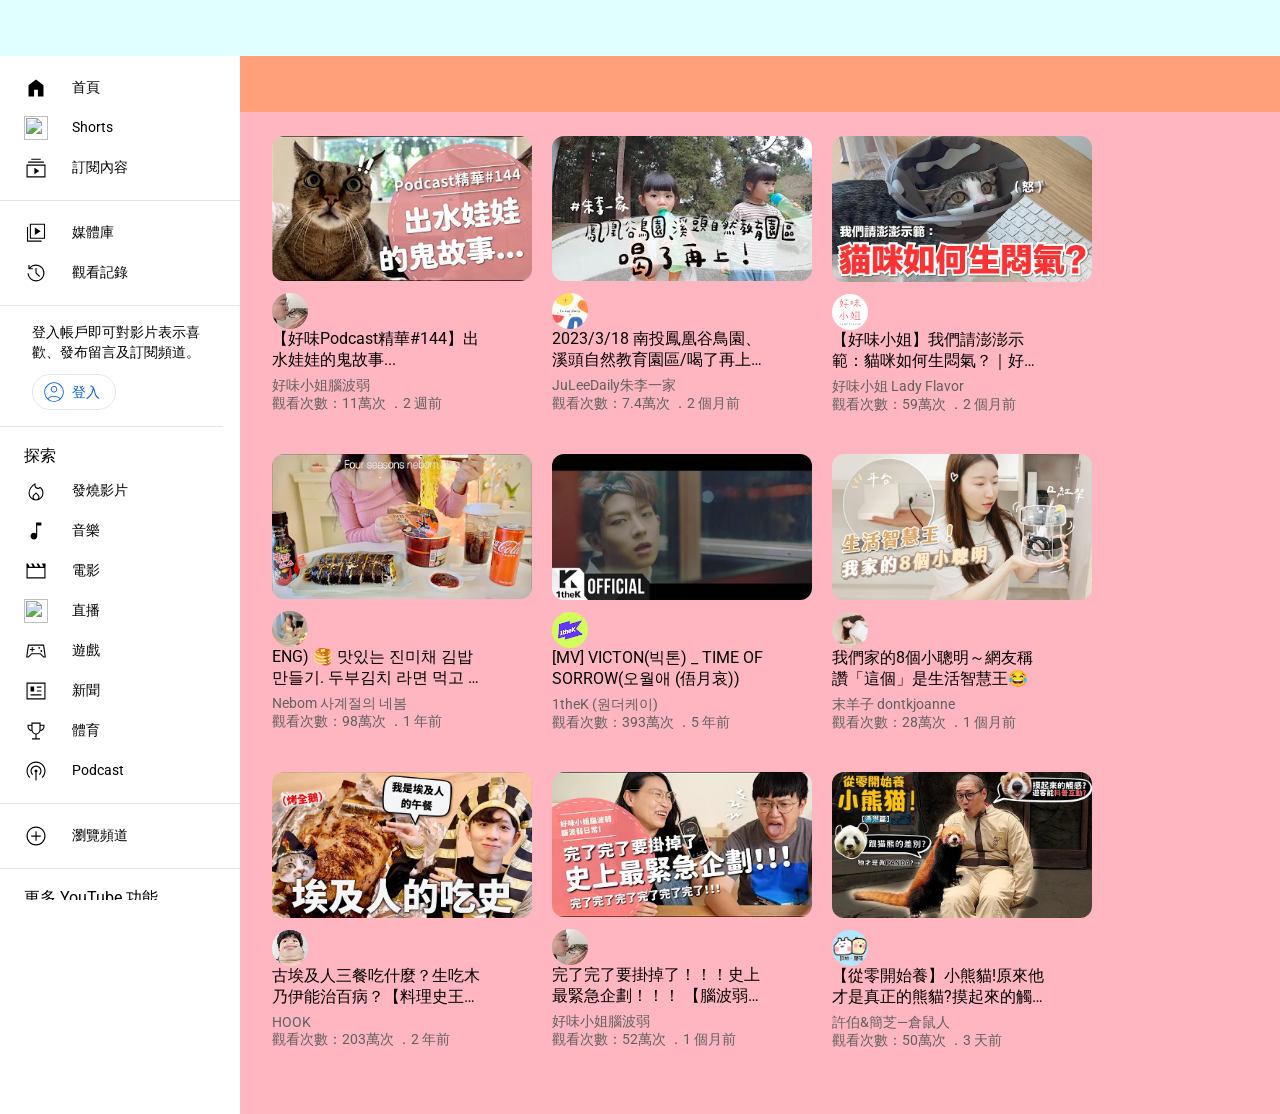
==== index.html @ a3462a3e "add sidebar footer & copyright" ====
<!DOCTYPE html>
<html lang="en">
<head>
  <meta charset="UTF-8">
  <meta name="viewport" content="width=device-width, initial-scale=1.0">
  <title>Document</title>
  <link rel="stylesheet" href="./youtube-style.css">
  <link href="https://fonts.googleapis.com/css2?family=Roboto:ital,wght@0,100;0,300;0,400;0,500;0,700;0,900;1,100;1,300;1,400;1,500;1,700;1,900&display=swap" rel="stylesheet">
  
</head>
<body>
  <div id="header"></div>
  <div id="sidebar">
    <ul>
      <li title="首頁" >
        <img src="./icon/home.svg">
        <span>首頁</span>
      </li>
      <li title="Shorts">
        <img src="">
        <span>Shorts</span>
      </li>
      <li title="訂閱內容">
        <img src="./icon/subscriptions.svg">
        <span>訂閱內容</span>
      </li>
    </ul>
    <ul>
      <li title="媒體庫">
        <img src="./icon/video_library.svg">
        <span>媒體庫</span>
      </li>
      <li title="觀看記錄">
        <img src="./icon/history.svg">
        <span>觀看記錄</span>
      </li>
    </ul>
    <div id="logingBox">
      <div id="logingText">
        登入帳戶即可對影片表示喜歡、發布留言及訂閱頻道。
      </div>
      <div class="logingButton">
        <img src="./icon/account_circle.svg">
        <div>登入</div>
      </div>
    </div>
    <ul>
      <div class="sidebarTitle">探索</div>
      <li title="發燒影片">
        <img src="./icon/local_fire_department.svg">
        <span>發燒影片</span>
      </li>
      <li title="音樂">
        <img src="./icon/music_note.svg">
        <span>音樂</span>
      </li>
      <li title="電影">
        <img src="./icon/movie.svg">
        <span>電影</span>
      </li>
      <li title="直播">
        <img src="">
        <span>直播</span>
      </li>
      <li title="遊戲">
        <img src="./icon/game.svg">
        <span>遊戲</span>
      </li>
      <li title="新聞">
        <img src="./icon/newsmode.svg">
        <span>新聞</span>
      </li>
      <li title="體育">
        <img src="./icon/sports.svg">
        <span>體育</span>
      </li>
      <li title="Podcast">
        <img src="./icon/podcasts.svg">
        <span>Podcast</span>
      </li>
    </ul>
    <ul>
      <li title="瀏覽頻道">
        <img src="./icon/add.svg">
        <span>瀏覽頻道</span>
      </li>
    </ul>
    <ul>
      <div class="sidebarTitle">更多 YouTube 功能</div>
      <li title="YouTube Premium">
        <img src="">
        <span>YouTube Premium</span>
      </li>
      <li title="YouTube Music">
        <img src="">
        <span>YouTube Music</span>
      </li>
      <li title="YouTube Kids">
        <img src="">
        <span>YouTube Kids</span>
      </li>
    </ul>
    <ul>
      <li title="設定">
        <img src="./icon/settings.svg">
        <span>設定</span>
      </li>
      <li title="檢舉記錄">
        <img src="./icon/flag.svg">
        <span>檢舉記錄</span>
      </li>
      <li title="說明">
        <img src="./icon/help.svg">
        <span>說明</span>
      </li>
      <li title="提供意見">
        <img src="./icon/feedback.svg">
        <span>提供意見</span>
      </li>
    </ul>
    <div >
      <div id="footer1">
        <span>簡介</span>
        <span>媒體</span>
        <span>版權</span>
        <span>與我們聯絡</span>
        <br>
        <span>創作者</span>
        <span>廣告</span>
        <span>開發人員</span>
      </div>
      <div id="footer2">
        <span>條款</span>
        <span>隱私權</span>
        <span>政策與安全性</span>
        <span>YouTube 運作方式</span>
        <span>測試新功能</span>
      </div>
      <div id="copyright">
        © 2023 Google LLC
      </div>
    </div>



  </div>

  <div id="label"></div>
  <!-- <iframe src="./youtube-contents.html" frameborder="0" name="youtubeContents"></iframe> -->

  <div id="contents">
    <div class="content">
      <div class="thumbnail">
        <a href="https://www.youtube.com/watch?v=saU1Bvm4LAI">
          <img class="thumbnailImg" src="./thumbnail/water_doll.webp" 
          alt="【好味Podcast精華#144】出水娃娃的鬼故事..." 
          title="【好味Podcast精華#144】出水娃娃的鬼故事...">
        </a>
      </div>
      <div class="info">
        <div class="avatar">
          <a href="https://www.youtube.com/@ladyflavor_brain" >
            <img class="avatarImg" src="./avatar/ladyflaver_brain.jpg" alt="
            好味小姐腦波弱" title="
            好味小姐腦波弱">
          </a>
        </div>
        <div class="details">
          <a class="title" href="https://www.youtube.com/watch?v=saU1Bvm4LAI" title="【好味Podcast精華#144】出水娃娃的鬼故事...">
            <h4>
              【好味Podcast精華#144】出水娃娃的鬼故事...
            </h4>
          </a>
          <a class="youtuber" href="https://www.youtube.com/@ladyflavor_brain">
            好味小姐腦波弱
          </a>
          <div class="data">
            <span class="view">觀看次數：11萬次</span>
            <span class="uploadTime">．2 週前</span>
          </div>
        </div>
      </div>
    </div>

    <div class="content">
      <div class="thumbnail">
        <a href="https://www.youtube.com/watch?v=vLZdUn5lGks">
          <img class="thumbnailImg" src="./thumbnail/juleedaily230318.webp" 
          alt="2023/3/18 南投鳳凰谷鳥園、溪頭自然教育園區/喝了再上/朱李一家" 
          title="2023/3/18 南投鳳凰谷鳥園、溪頭自然教育園區/喝了再上/朱李一家">
        </a>
      </div>
      <div class="info">
        <div class="avatar">
          <a href="https://www.youtube.com/@juleedaily" >
            <img class="avatarImg" src="./avatar/juleedaily.jpg" alt="
            JuLeeDaily朱李一家" title="
            JuLeeDaily朱李一家">
          </a>
        </div>
        <div class="details">
          <a class="title" href="https://www.youtube.com/watch?v=vLZdUn5lGks"
          title="2023/3/18 南投鳳凰谷鳥園、溪頭自然教育園區/喝了再上/朱李一家">
            <h4>
              2023/3/18 南投鳳凰谷鳥園、溪頭自然教育園區/喝了再上/朱李一家
            </h4>
          </a>
          <a class="youtuber" href="https://www.youtube.com/@juleedaily">
            JuLeeDaily朱李一家
          </a>
          <div class="data">
            <span class="view">觀看次數：7.4萬次</span>
            <span class="uploadTime">．2 個月前</span>
          </div>
        </div>
      </div>
    </div>

    <div class="content">
      <div class="thumbnail">
        <a href="https://www.youtube.com/watch?v=5rp74wDMcic">
          <img class="thumbnailImg" src="./thumbnail/cat_angry.webp" 
          alt="【好味小姐】我們請澎澎示範：貓咪如何生悶氣？｜好味貓日常192" 
          title="【好味小姐】我們請澎澎示範：貓咪如何生悶氣？｜好味貓日常192">
        </a>
      </div>
      <div class="info">
        <div class="avatar">
          <a href="https://www.youtube.com/@LadyFlavor" >
            <img class="avatarImg" src="./avatar/ladyflaver.jpg" alt="
            好味小姐 Lady Flavor" title="
            好味小姐 Lady Flavor">
          </a>
        </div>
        <div class="details">
          <a class="title" href="https://www.youtube.com/watch?v=5rp74wDMcic"
          title="【好味小姐】我們請澎澎示範：貓咪如何生悶氣？｜好味貓日常192">
            <h4>
              【好味小姐】我們請澎澎示範：貓咪如何生悶氣？｜好味貓日常192
            </h4>
          </a>
          <a class="youtuber" href="https://www.youtube.com/@LadyFlavor">
            好味小姐 Lady Flavor
          </a>
          <div class="data">
            <span class="view">觀看次數：59萬次</span>
            <span class="uploadTime">．2 個月前</span>
          </div>
        </div>
      </div>
    </div>
    
    <div class="content">
      <div class="thumbnail">
        <a href="https://www.youtube.com/watch?v=icZB-UEq7iI">
          <img class="thumbnailImg" src="./thumbnail/nebom_vlog.webp" 
          alt="ENG) 🥞 맛있는 진미채 김밥 만들기. 두부김치 라면 먹고 컵라면 대량 언박싱. 식욕 폭주 했던 자취생 브이로그. 👚미니 겨울룩북. 스테이크 밥버거. 초코핫케이크" 
          title="ENG) 🥞 맛있는 진미채 김밥 만들기. 두부김치 라면 먹고 컵라면 대량 언박싱. 식욕 폭주 했던 자취생 브이로그. 👚미니 겨울룩북. 스테이크 밥버거. 초코핫케이크">
        </a>
      </div>
      <div class="info">
        <div class="avatar">
          <a href="https://www.youtube.com/@Nebom" >
            <img class="avatarImg" src="./avatar/Nebom.jpg" alt="
            Nebom 사계절의 네봄" title="
            Nebom 사계절의 네봄">
          </a>
        </div>
        <div class="details">
          <a class="title" href="https://www.youtube.com/watch?v=5rp74wDMcic"
          title="ENG) 🥞 맛있는 진미채 김밥 만들기. 두부김치 라면 먹고 컵라면 대량 언박싱. 식욕 폭주 했던 자취생 브이로그. 👚미니 겨울룩북. 스테이크 밥버거. 초코핫케이크">
            <h4>
              ENG) 🥞 맛있는 진미채 김밥 만들기. 두부김치 라면 먹고 컵라면 대량 언박싱. 식욕 폭주 했던 자취생 브이로그. 👚미니 겨울룩북. 스테이크 밥버거. 초코핫케이크
            </h4>
          </a>
          <a class="youtuber" href="https://www.youtube.com/@Nebom">
            Nebom 사계절의 네봄
          </a>
          <div class="data">
            <span class="view">觀看次數：98萬次</span>
            <span class="uploadTime">．1 年前</span>
          </div>
        </div>
      </div>
    </div>

    <div class="content">
      <div class="thumbnail">
        <a href="https://www.youtube.com/watch?v=VWz8DmLbhNY">
          <img class="thumbnailImg" src="./thumbnail/time_of_sorrow.webp" 
          alt="[MV] VICTON(빅톤) _ TIME OF SORROW(오월애 (俉月哀))" 
          title="[MV] VICTON(빅톤) _ TIME OF SORROW(오월애 (俉月哀))">
        </a>
      </div>
      <div class="info">
        <div class="avatar">
          <a href="https://www.youtube.com/@1theK" >
            <img class="avatarImg" src="./avatar/1thek.jpg" alt="
            1theK (원더케이)" title="
            1theK (원더케이)">
          </a>
        </div>
        <div class="details">
          <a class="title" href="https://www.youtube.com/watch?v=VWz8DmLbhNY"
          title="[MV] VICTON(빅톤) _ TIME OF SORROW(오월애 (俉月哀))">
            <h4>
              [MV] VICTON(빅톤) _ TIME OF SORROW(오월애 (俉月哀))
            </h4>
          </a>
          <a class="youtuber" href="https://www.youtube.com/@1theK">
            1theK (원더케이)
          </a>
          <div class="data">
            <span class="view">觀看次數：393萬次</span>
            <span class="uploadTime">．5 年前</span>
          </div>
        </div>
      </div>
    </div>

    <div class="content">
      <div class="thumbnail">
        <a href="https://www.youtube.com/watch?v=T31rhetQqMc&t=20s">
          <img class="thumbnailImg" src="./thumbnail/life_wise.webp" 
          alt="我們家的8個小聰明～網友稱讚「這個」是生活智慧王😂" 
          title="我們家的8個小聰明～網友稱讚「這個」是生活智慧王😂">
        </a>
      </div>
      <div class="info">
        <div class="avatar">
          <a href="https://www.youtube.com/@dontkjoanne" >
            <img class="avatarImg" src="./avatar/dontkjoanne.jpg" 
            alt="末羊子 dontkjoanne" 
            title="末羊子 dontkjoanne">
          </a>
        </div>
        <div class="details">
          <a class="title" href="https://www.youtube.com/watch?v=T31rhetQqMc&t=20s"
          title="我們家的8個小聰明～網友稱讚「這個」是生活智慧王😂">
            <h4>
              我們家的8個小聰明～網友稱讚「這個」是生活智慧王😂
            </h4>
          </a>
          <a class="youtuber" href="https://www.youtube.com/@dontkjoanne">
            末羊子 dontkjoanne
          </a>
          <div class="data">
            <span class="view">觀看次數：28萬次</span>
            <span class="uploadTime">．1 個月前</span>
          </div>
        </div>
      </div>
    </div>

    
    <div class="content">
      <div class="thumbnail">
        <a href="https://www.youtube.com/watch?v=_xx0TZngEnw">
          <img class="thumbnailImg" src="./thumbnail/Egypt_food.webp" 
          alt="古埃及人三餐吃什麼？生吃木乃伊能治百病？【料理史王#2】｜HOOK" 
          title="古埃及人三餐吃什麼？生吃木乃伊能治百病？【料理史王#2】｜HOOK">
        </a>
      </div>
      <div class="info">
        <div class="avatar">
          <a href="https://www.youtube.com/@helloiamhook" >
            <img class="avatarImg" src="./avatar/helloiamhook.jpg" alt="
            HOOK" title="
            HOOK">
          </a>
        </div>
        <div class="details">
          <a class="title" href="https://www.youtube.com/watch?v=_xx0TZngEnw"
          title="古埃及人三餐吃什麼？生吃木乃伊能治百病？【料理史王#2】｜HOOK">
            <h4>
              古埃及人三餐吃什麼？生吃木乃伊能治百病？【料理史王#2】｜HOOK
            </h4>
          </a>
          <a class="youtuber" href="https://www.youtube.com/@helloiamhook">
            HOOK
          </a>
          <div class="data">
            <span class="view">觀看次數：203萬次</span>
            <span class="uploadTime">．2 年前</span>
          </div>
        </div>
      </div>
    </div>


    <div class="content">
      <div class="thumbnail">
        <a href="https://www.youtube.com/watch?v=rKAyCZt6be4&t=494s">
          <img class="thumbnailImg" src="./thumbnail/hiccup.webp" 
          alt="完了完了要掛掉了！！！史上最緊急企劃！！！ 【腦波弱日常】EP61" 
          title="完了完了要掛掉了！！！史上最緊急企劃！！！ 【腦波弱日常】EP61">
        </a>
      </div>
      <div class="info">
        <div class="avatar">
          <a href="https://www.youtube.com/@ladyflavor_brain" >
            <img class="avatarImg" src="./avatar/ladyflaver_brain.jpg" alt="
            好味小姐腦波弱" title="
            好味小姐腦波弱">
          </a>
        </div>
        <div class="details">
          <a class="title" href="https://www.youtube.com/watch?v=rKAyCZt6be4&t=494s"
          title="完了完了要掛掉了！！！史上最緊急企劃！！！ 【腦波弱日常】EP61">
            <h4>
              完了完了要掛掉了！！！史上最緊急企劃！！！ 【腦波弱日常】EP61
            </h4>
          </a>
          <a class="youtuber" href="https://www.youtube.com/@ladyflavor_brain">
            好味小姐腦波弱
          </a>
          <div class="data">
            <span class="view">觀看次數：52萬次</span>
            <span class="uploadTime">．1 個月前</span>
          </div>
        </div>
      </div>
    </div>

    
    <div class="content">
      <div class="thumbnail">
        <a href="https://www.youtube.com/watch?v=gYCshLYFoeo">
          <img class="thumbnailImg" src="./thumbnail/red_panda.webp" 
          alt="【從零開始養】小熊貓!原來他才是真正的熊貓?摸起來的觸感居然像?跟貓熊的差別?香港台灣叫法不同?訪客也可以科普互動?香港行!【許伯簡芝】香港海洋公園!" 
          title="【從零開始養】小熊貓!原來他才是真正的熊貓?摸起來的觸感居然像?跟貓熊的差別?香港台灣叫法不同?訪客也可以科普互動?香港行!【許伯簡芝】香港海洋公園!">
        </a>
      </div>
      <div class="info">
        <div class="avatar">
          <a href="https://www.youtube.com/@g8046000" >
            <img class="avatarImg" src="./avatar/hamster_man.jpg" alt="
            許伯&簡芝—倉鼠人" title="
            許伯&簡芝—倉鼠人">
          </a>
        </div>
        <div class="details">
          <a class="title" href="https://www.youtube.com/watch?v=gYCshLYFoeo"
          title="【從零開始養】小熊貓!原來他才是真正的熊貓?摸起來的觸感居然像?跟貓熊的差別?香港台灣叫法不同?訪客也可以科普互動?香港行!【許伯簡芝】香港海洋公園!">
            <h4>
              【從零開始養】小熊貓!原來他才是真正的熊貓?摸起來的觸感居然像?跟貓熊的差別?香港台灣叫法不同?訪客也可以科普互動?香港行!【許伯簡芝】香港海洋公園!
            </h4>
          </a>
          <a class="youtuber" href="https://www.youtube.com/@g8046000">
            許伯&簡芝—倉鼠人
          </a>
          <div class="data">
            <span class="view">觀看次數：50萬次</span>
            <span class="uploadTime">．3 天前</span>
          </div>
        </div>
      </div>
    </div>



  </div>
</body>
</html>
---- youtube-style.css ----
html ,
body {
  height: 100%;
}

* {
  margin: 0;
  font-family: 'Roboto', Arial, sans-serif;
}

#header {
  width: 100%;
  height: 56px;
  background: lightcyan;
  position: fixed;
  z-index: 1;
}

#sidebar {
  /* view port height */
  height: calc(100vh - 56px);
  width: 240px;
  /* background: lightgoldenrodyellow; */
  position: fixed;
  left: 0;
  top: 56px;
  overflow-y: scroll;
}

#sidebar ul {
  padding: 12px;
  border-bottom:0.8px solid rgba(0, 0, 0, 0.1);
}


#sidebar ul li {
  width: 180px;
  height: 40px;
  list-style: none;
  padding: 0 12px;
  text-decoration-line: none;
  cursor: pointer;
}

#sidebar ul li img{
  width: 24px;
  height: 24px;
  margin-right: 20px;
  top: 8px;
  position: relative;
  
}

#sidebar ul li span{
  font-size: 14px;
  /* vertical-align: middle; */
  line-height: 20px;

}

#sidebar li:hover {
  background: #F0F0F0;
  border-radius: 10px;
}

#sidebar #logingBox {
  width: 223px;
  box-sizing: border-box;
  padding: 16px 16px 16px 32px;
  border-bottom:0.8px solid rgba(0, 0, 0, 0.1);
}

#sidebar #logingBox #logingText {
  font-size: 14px;
  height: 40px;
  line-height: 20px;
}

#sidebar .sidebarTitle {
  padding: 6px 12px 4px 12px;
  height: 22px;
  line-height: 22px;
}

#sidebar #footer1 {
  box-sizing: border-box;
  width: 223px;
  height: 52px;
  padding: 16px 8px 0 24px;
  font-size: 13px;
  color: rgb(96, 96, 96);
}

#sidebar #footer2 {
  box-sizing: border-box;
  width: 223px;
  height: 48px;
  padding: 12px 8px 0 24px;
  font-size: 13px;
  color: rgb(96, 96, 96);
}

#sidebar span {
  margin-right: 5px;
  line-height: 18px;
}

#sidebar #copyright {
  box-sizing: border-box;
  width: 223px;
  padding: 16px 8px 16px 24px;
  font-size: 12px;
  color: rgb(144, 144, 144);
  line-height: 18px;
}

.logingButton {
  box-sizing: border-box;
  width: 83.6px;
  height: 36px;
  border: 0.8px solid rgba(0, 0, 0, 0.1);
  border-radius: 18px;
  margin-top: 12px;
  overflow: hidden;
  cursor: pointer;
}

.logingButton:hover {
  background-color: #def1ff;
  border: 0.8px solid rgba(0, 0, 0, 0);
  
}

.logingButton img {
  width: 28px;
  height: 26px;
  position: relative;
  margin:4px 0 0 7px;
  transform:translateY(-40px) ;
  filter: drop-shadow(rgb(6, 95, 212) 0 40px);
}

.logingButton div{
  display: inline-block;
  font-size: 14px;
  height: 34.4px;
  line-height: 34.4px;
  vertical-align: top;
  color: rgb(6, 95, 212);
}

#label {
  height: 56px;
  width: calc(100% - 240px);
  background: lightsalmon;
  margin-left: 240px;
  position: fixed;
  top: 56px;
  z-index: 1;
}

#contents {
  box-sizing: border-box;
  width: calc(100% - 240px);
  background: lightpink;
  margin-left: 240px;
  padding: 24px 24px 24px 24px;
  position: relative;
  top: 112px;
}
#contents .content {
  box-sizing: border-box;
  width: 288px;
  max-width: calc((100% - 64px)/4 - 4px);
  min-width: 260px;
  display: inline-block;
  margin: 0 8px 40px 8px;
  vertical-align: top;
}

#contents .content .thumbnailImg {
  width: 100%;
  border-radius: 12px;
  vertical-align: middle;
}

#contents .content .info {
  width: 100%;
  margin-top: 12px;
}

#contents .content .info .avatar {
  width: 36px;
  height: 36px;
  margin-right: 12px;
  position: relative;
  display: inline-block;
  text-decoration: none;
  vertical-align: top;
  box-sizing: border-box;
}

#contents .content .info .avatar .avatarImg {
  width: 100%;
  position: relative;
  border-radius: 50%;
}

#contents .content .info .details {
  box-sizing: border-box;
  width: 236px;
  display: inline-block;
  padding-right: 24px;
}

#contents .content .info .details .title {
  max-height: 44px;
  display: -webkit-box;
  -webkit-box-orient: vertical;
  -webkit-line-clamp: 2;
  overflow: hidden;
  margin-bottom: 4px;
  text-decoration-line: none;
  color: black;
}

#contents .content .info .details .title h4 {
  font-weight: normal;
}


#contents .content .info .details .youtuber {
  font-size: 14px;
  color: rgb(96, 96, 96);
  text-decoration-line: none;
}

#contents .content .info .details .data{
  font-size: 14px;
  color: rgb(96, 96, 96);
  
}
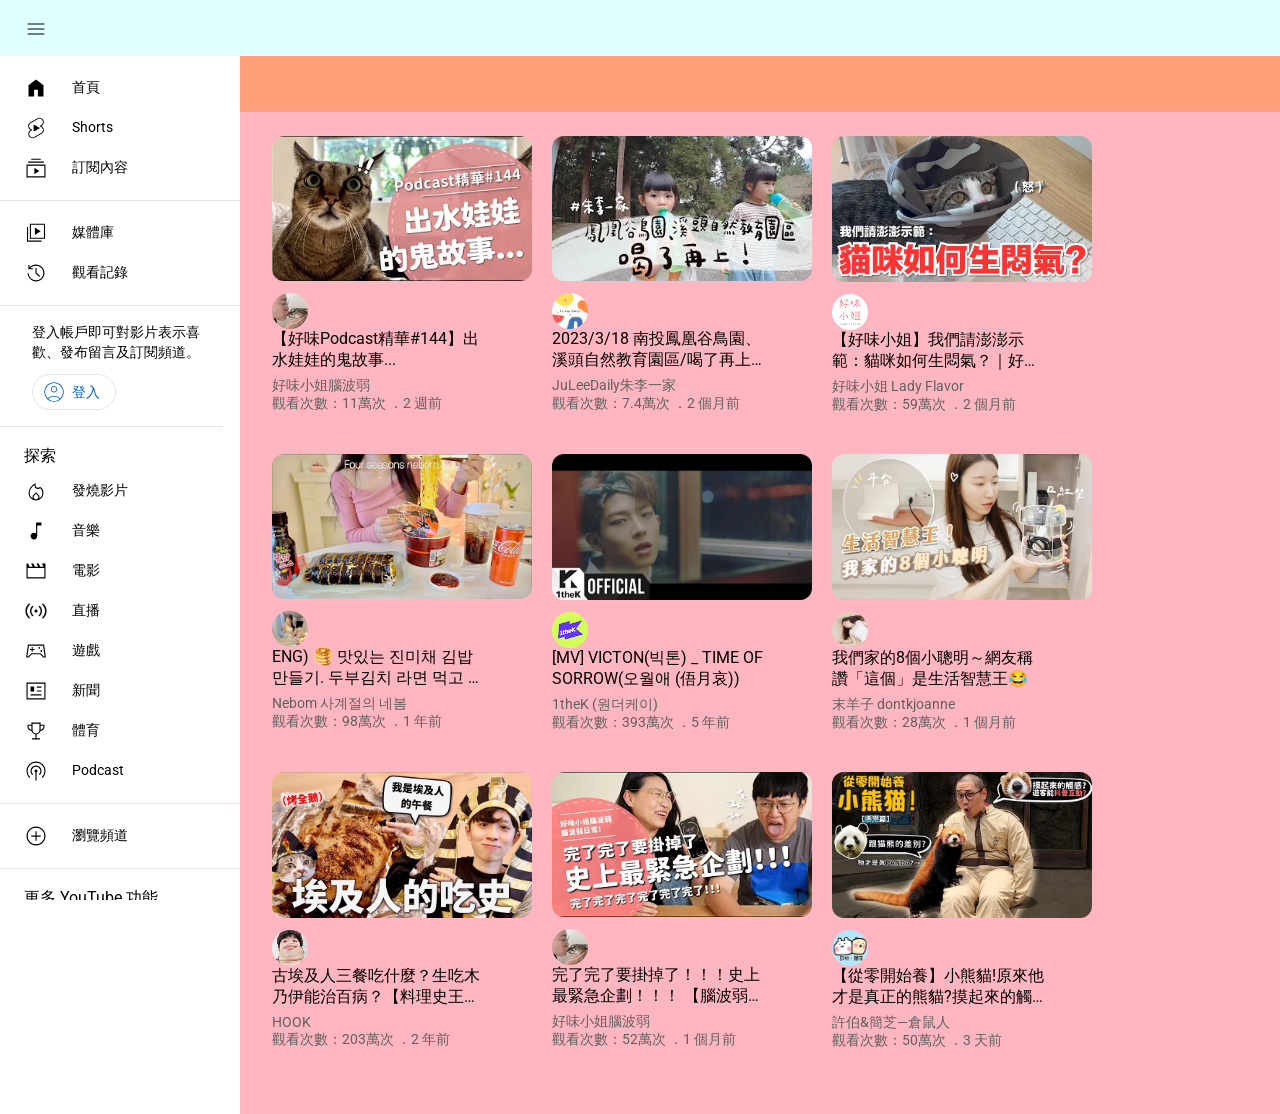
==== commit b14ce486: "add icons" ====
--- a/index.html
+++ b/index.html
@@ -9,7 +9,14 @@
   
 </head>
 <body>
-  <div id="header"></div>
+  <div id="header">
+    <div id="left">
+      <div>
+        <img src="./icon/menu.svg">
+      </div>
+    </div>
+
+  </div>
   <div id="sidebar">
     <ul>
       <li title="首頁" >
@@ -17,7 +24,7 @@
         <span>首頁</span>
       </li>
       <li title="Shorts">
-        <img src="">
+        <img src="./icon/youtube-shorts-logo3.png">
         <span>Shorts</span>
       </li>
       <li title="訂閱內容">
@@ -59,7 +66,7 @@
         <span>電影</span>
       </li>
       <li title="直播">
-        <img src="">
+        <img src="./icon/live.png">
         <span>直播</span>
       </li>
       <li title="遊戲">
@@ -88,15 +95,15 @@
     <ul>
       <div class="sidebarTitle">更多 YouTube 功能</div>
       <li title="YouTube Premium">
-        <img src="">
+        <img src="./icon/youtube-logo.png">
         <span>YouTube Premium</span>
       </li>
       <li title="YouTube Music">
-        <img src="">
+        <img src="./icon/youtube-music.png">
         <span>YouTube Music</span>
       </li>
       <li title="YouTube Kids">
-        <img src="">
+        <img src="./icon/youtube_kids.png">
         <span>YouTube Kids</span>
       </li>
     </ul>
--- a/youtube-style.css
+++ b/youtube-style.css
@@ -13,7 +13,25 @@
   height: 56px;
   background: lightcyan;
   position: fixed;
+  padding: 0 16px;
   z-index: 1;
+}
+
+#header #left {
+  width: 169px;
+  height: 56px;
+}
+
+#header #left div {
+  display: inline-block;
+  width: 24px;
+  height: 24px;
+  padding: 8px;
+  line-height: 56px;
+}
+
+#header #left div img {
+  width: 24px;
 }
 
 #sidebar {
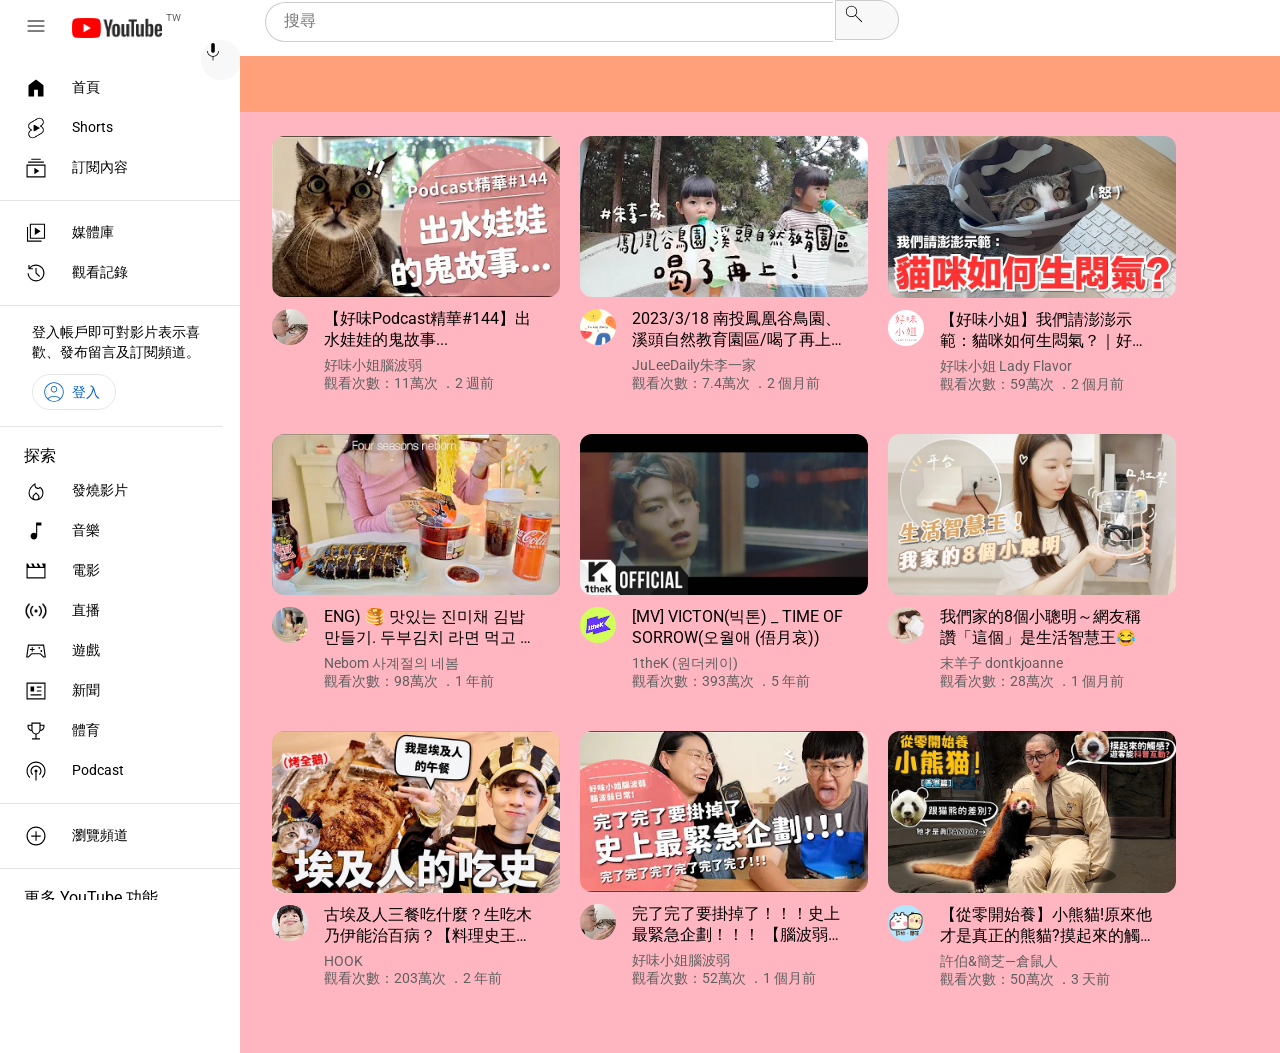
==== commit 8d8eec7e: "add search" ====
--- a/index.html
+++ b/index.html
@@ -11,12 +11,30 @@
 <body>
   <div id="header">
     <div id="left">
-      <div>
+      <div id="menu">
         <img src="./icon/menu.svg">
       </div>
-    </div>
-
+      <div id="logo">
+        <img src="./icon/YouTube_logo&text.png" alt="YouTube首頁" title="YouTube首頁">
+      </div>
+      <span>TW</span>
+    </div>
+    <div id="center">
+      <div id="search">
+        <div id="container">
+          <input type="text" placeholder="搜尋">
+        </div>
+        <div id="searchIcon">
+          <img src="./icon/search.svg">
+        </div>
+      </div>
+      <div id="voiceSearch">
+        <img src="./icon/mic.svg" alt="">
+      </div>
+    </div>
+    <div id="right"></div>
   </div>
+
   <div id="sidebar">
     <ul>
       <li title="首頁" >
--- a/youtube-style.css
+++ b/youtube-style.css
@@ -11,27 +11,142 @@
 #header {
   width: 100%;
   height: 56px;
-  background: lightcyan;
+  background: #FFF;
   position: fixed;
   padding: 0 16px;
+  margin: 0;
   z-index: 1;
+  /* line-height: 56px; */
 }
 
 #header #left {
   width: 169px;
   height: 56px;
-}
-
-#header #left div {
-  display: inline-block;
+  font-size: 0;
+  display: inline-block;
+  vertical-align: top;
+}
+
+#header #left #menu {
+  display: inline-block;
+  border-radius: 50%;
   width: 24px;
   height: 24px;
   padding: 8px;
-  line-height: 56px;
-}
-
-#header #left div img {
+  cursor: pointer;
+}
+
+#header #left #menu:hover {
+  background: #e6e6e6;
+}
+
+
+#header #left #menu img {
+  width: 100%;
+}
+
+#header #left #logo {
+  display: inline-block;
+  box-sizing: border-box;
+  width: 120px;
+  height: 56px;
+  padding: 18px 14px 18px 16px;
+}
+
+#header #left #logo img {
+  width: 90px;
+}
+
+#header #left span {
+  display: inline-block;
+  height: 44px;
+  margin: 12px 0 0 -10px;
+  font-size: 10px;
+  vertical-align: top;
+  color: rgb(96, 96, 96);
+}
+
+#header #center {
+  width: 732px;
+  height: 40px;
+  display: inline-block;
+  font-size: 0;
+}
+
+#header #center #search {
+  box-sizing: border-box;
+  width: 680px;
+  height: 40px;
+  padding: 0 4px;
+  margin-left: 40px;
+  font-size: 10px;
+}
+
+#header #center #search #container {
+  box-sizing: border-box;
+  display: inline-block;
+  width: 568px;
+  height: 40px;
+  padding: 0 4px 0 16px;
+  margin-left: 32px;
+  border-top: 1px solid rgb(204, 204, 204);
+  border-bottom: 1px solid rgb(204, 204, 204);
+  border-left: 1px solid rgb(204, 204, 204);
+  border-top-left-radius: 40px;
+  border-bottom-left-radius: 40px;
+  line-height: 40px;
+}
+
+#header #center #search #container input {
+  height: 26px;
+  font-size: 16px;
+  /* line-height: 40px; */
+  color: rgb(17, 17, 17);
+  outline: none;
+  border: 0;
+}
+
+#header #center #search #searchIcon {
+  box-sizing: border-box;
+  display: inline-block;
+  width: 64px;
+  height: 40px;
+  padding: 1px 6px;
+  background: rgb(248, 248, 248);
+  border: 1px solid rgb(204, 204, 204);
+  border-top-right-radius: 40px;
+  border-bottom-right-radius: 40px;
+}
+
+#header #center #search #searchIcon:hover {
+  background: #f0f0f0;
+}
+
+#header #center #search #searchIcon img {
   width: 24px;
+  height: 24px;
+}
+
+#header #center #voiceSearch {
+  display: inline-block;
+  margin-left: 12px;
+  width: 40px;
+  height: 40px;
+  border-radius: 50%;
+  background: rgb(248, 248, 248);
+  position: relative;
+}
+
+#header #center #voiceSearch img {
+  width: 24px;
+}
+
+
+
+#header #right {
+  width: 225px;
+  height: 40px;
+  display: inline-block;
 }
 
 #sidebar {
@@ -186,11 +301,12 @@
   position: relative;
   top: 112px;
 }
+
 #contents .content {
   box-sizing: border-box;
   width: 288px;
-  max-width: calc((100% - 64px)/4 - 4px);
-  min-width: 260px;
+  /* max-width: calc((100% - 64px)/4 - 4px);
+  min-width: 260px; */
   display: inline-block;
   margin: 0 8px 40px 8px;
   vertical-align: top;
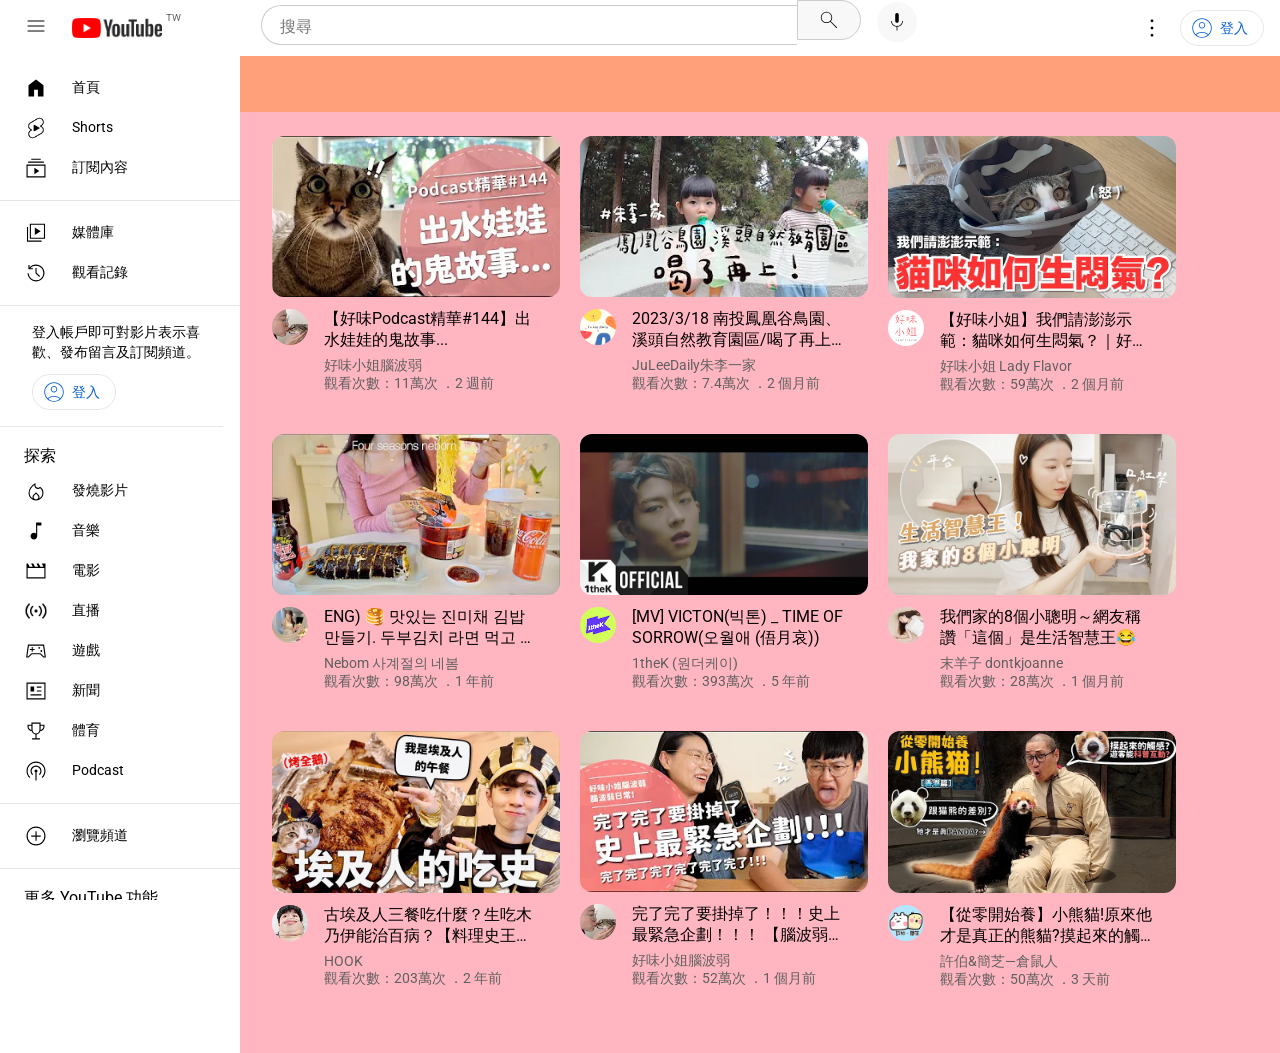
==== commit 0ee987b3: "add login button" ====
--- a/index.html
+++ b/index.html
@@ -32,7 +32,17 @@
         <img src="./icon/mic.svg" alt="">
       </div>
     </div>
-    <div id="right"></div>
+    <div id="right">
+      <div id="more">
+        <img src="./icon/more.svg">
+      </div>
+      <div id="login1">
+        <div class="logingButton">
+          <img src="./icon/account_circle.svg">
+          <div>登入</div>
+        </div>
+      </div>
+    </div>
   </div>
 
   <div id="sidebar">
@@ -64,9 +74,11 @@
       <div id="logingText">
         登入帳戶即可對影片表示喜歡、發布留言及訂閱頻道。
       </div>
-      <div class="logingButton">
-        <img src="./icon/account_circle.svg">
-        <div>登入</div>
+      <div class="marginTop12">
+        <div class="logingButton">
+          <img src="./icon/account_circle.svg">
+          <div>登入</div>
+        </div>
       </div>
     </div>
     <ul>
--- a/youtube-style.css
+++ b/youtube-style.css
@@ -9,6 +9,7 @@
 }
 
 #header {
+  box-sizing: border-box;
   width: 100%;
   height: 56px;
   background: #FFF;
@@ -16,6 +17,7 @@
   padding: 0 16px;
   margin: 0;
   z-index: 1;
+  font-size: 0;
   /* line-height: 56px; */
 }
 
@@ -23,7 +25,7 @@
   width: 169px;
   height: 56px;
   font-size: 0;
-  display: inline-block;
+  float: left;
   vertical-align: top;
 }
 
@@ -71,21 +73,23 @@
   height: 40px;
   display: inline-block;
   font-size: 0;
+  position: relative;
+  vertical-align: top;
 }
 
 #header #center #search {
   box-sizing: border-box;
-  width: 680px;
+  display: inline-block;
+  width: 640px;
   height: 40px;
   padding: 0 4px;
   margin-left: 40px;
-  font-size: 10px;
 }
 
 #header #center #search #container {
   box-sizing: border-box;
   display: inline-block;
-  width: 568px;
+  width: 536px;
   height: 40px;
   padding: 0 4px 0 16px;
   margin-left: 32px;
@@ -95,15 +99,19 @@
   border-top-left-radius: 40px;
   border-bottom-left-radius: 40px;
   line-height: 40px;
+  
 }
 
 #header #center #search #container input {
   height: 26px;
+  width: 515px;
   font-size: 16px;
   /* line-height: 40px; */
   color: rgb(17, 17, 17);
   outline: none;
   border: 0;
+  display: inline-block;
+vertical-align: middle;  
 }
 
 #header #center #search #searchIcon {
@@ -116,6 +124,8 @@
   border: 1px solid rgb(204, 204, 204);
   border-top-right-radius: 40px;
   border-bottom-right-radius: 40px;
+  text-align: center;
+  
 }
 
 #header #center #search #searchIcon:hover {
@@ -125,6 +135,8 @@
 #header #center #search #searchIcon img {
   width: 24px;
   height: 24px;
+  position: relative;
+  top: 6px;
 }
 
 #header #center #voiceSearch {
@@ -134,26 +146,55 @@
   height: 40px;
   border-radius: 50%;
   background: rgb(248, 248, 248);
-  position: relative;
+  text-align: center;
+  /* float: right; */
 }
 
 #header #center #voiceSearch img {
   width: 24px;
+  height: 24px;
+  position: relative;
+  top: 8px;
+  
 }
 
 
 
 #header #right {
-  width: 225px;
-  height: 40px;
-  display: inline-block;
+  width: 132px;
+  height: 40px;
+  float: right;
+  position: relative;
+  top: 8px;
+  
+}
+
+#header #right #more {
+  display: inline-block;
+  width: 24px;
+  height: 24px;
+  padding: 8px;
+  margin-right: 8px;
+  vertical-align: top;
+
+}
+
+#header #right #more img {
+  font-size: 0;
+  width: 24px;
+  height: 24px;
+}
+
+#header #right #login1 {
+  display: inline-block;
+  position: relative;
+  top: 2px;
 }
 
 #sidebar {
   /* view port height */
   height: calc(100vh - 56px);
   width: 240px;
-  /* background: lightgoldenrodyellow; */
   position: fixed;
   left: 0;
   top: 56px;
@@ -207,6 +248,11 @@
   font-size: 14px;
   height: 40px;
   line-height: 20px;
+}
+
+#sidebar #logingBox .marginTop12 {
+  margin: 12px 0 0 0;
+  font-size: 0;
 }
 
 #sidebar .sidebarTitle {
@@ -253,9 +299,10 @@
   height: 36px;
   border: 0.8px solid rgba(0, 0, 0, 0.1);
   border-radius: 18px;
-  margin-top: 12px;
+  /* margin-top: 12px; */
   overflow: hidden;
   cursor: pointer;
+  display: inline-block;
 }
 
 .logingButton:hover {
@@ -268,7 +315,7 @@
   width: 28px;
   height: 26px;
   position: relative;
-  margin:4px 0 0 7px;
+  margin:4px 4px 0 7px;
   transform:translateY(-40px) ;
   filter: drop-shadow(rgb(6, 95, 212) 0 40px);
 }
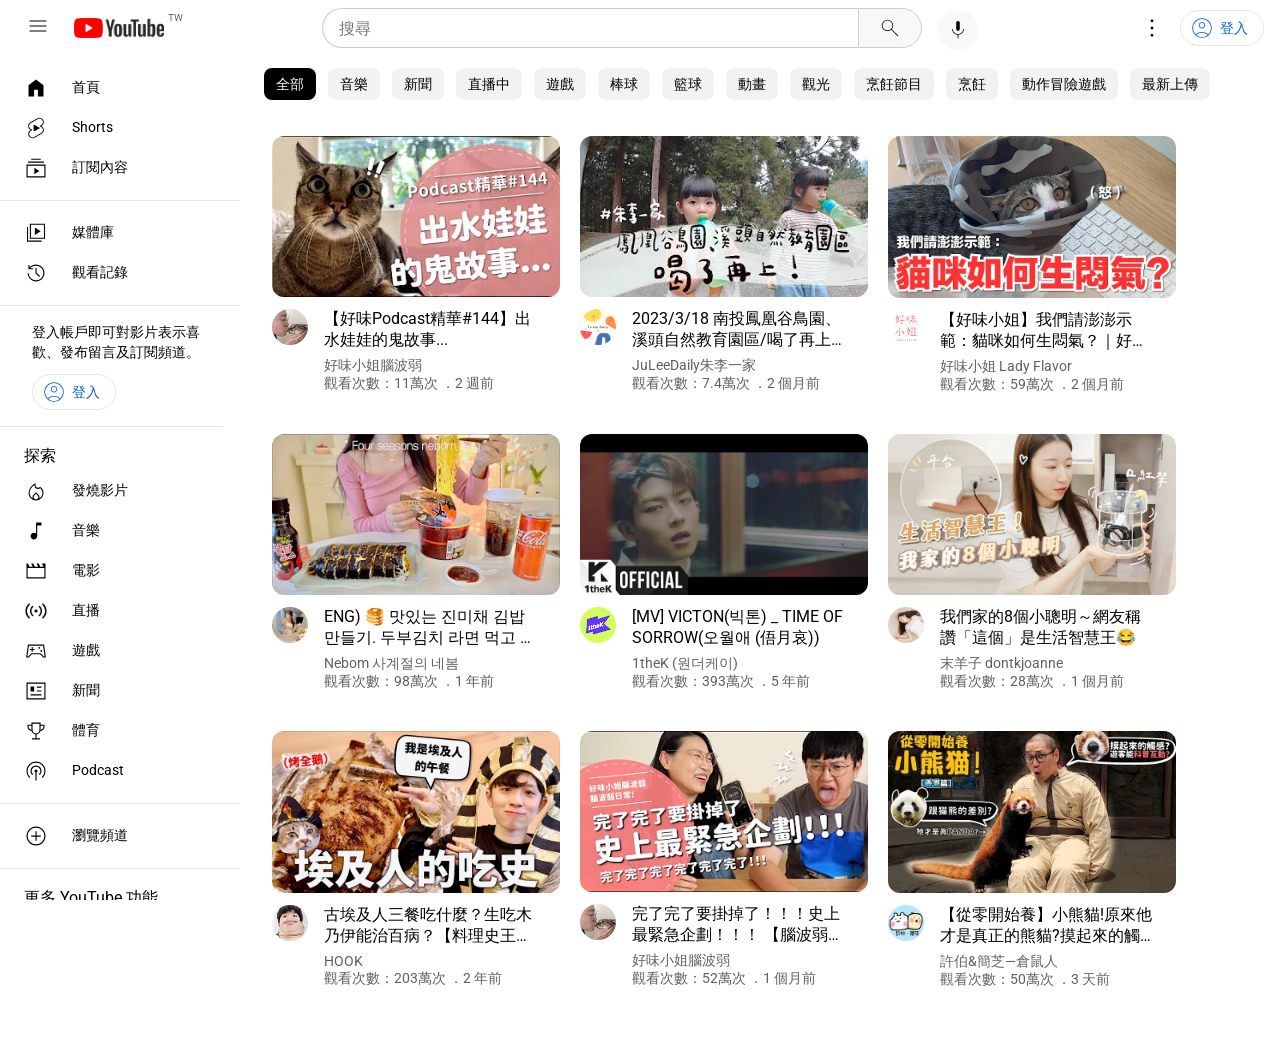
==== commit 7294e3ce: "add label" ====
--- a/index.html
+++ b/index.html
@@ -182,7 +182,21 @@
 
   </div>
 
-  <div id="label"></div>
+  <div id="label">
+    <div class="selectedLabelBtn">全部</div>
+    <div class="labelBtn">音樂</div>
+    <div class="labelBtn">新聞</div>
+    <div class="labelBtn">直播中</div>
+    <div class="labelBtn">遊戲</div>
+    <div class="labelBtn">棒球</div>
+    <div class="labelBtn">籃球</div>
+    <div class="labelBtn">動畫</div>
+    <div class="labelBtn">觀光</div>
+    <div class="labelBtn">烹飪節目</div>
+    <div class="labelBtn">烹飪</div>
+    <div class="labelBtn">動作冒險遊戲</div>
+    <div class="labelBtn">最新上傳</div>
+  </div>
   <!-- <iframe src="./youtube-contents.html" frameborder="0" name="youtubeContents"></iframe> -->
 
   <div id="contents">
--- a/youtube-style.css
+++ b/youtube-style.css
@@ -18,7 +18,7 @@
   margin: 0;
   z-index: 1;
   font-size: 0;
-  /* line-height: 56px; */
+  text-align: center;
 }
 
 #header #left {
@@ -74,7 +74,7 @@
   display: inline-block;
   font-size: 0;
   position: relative;
-  vertical-align: top;
+  top: 8px;
 }
 
 #header #center #search {
@@ -98,20 +98,24 @@
   border-left: 1px solid rgb(204, 204, 204);
   border-top-left-radius: 40px;
   border-bottom-left-radius: 40px;
-  line-height: 40px;
+  vertical-align: top;
   
 }
 
 #header #center #search #container input {
+  box-sizing: border-box;
   height: 26px;
   width: 515px;
   font-size: 16px;
-  /* line-height: 40px; */
   color: rgb(17, 17, 17);
   outline: none;
   border: 0;
   display: inline-block;
-vertical-align: middle;  
+  position: relative;
+  padding: 1px 0;
+  /* vertical-align: middle;   */
+  top: 6px;
+  line-height: 24px;
 }
 
 #header #center #search #searchIcon {
@@ -130,6 +134,8 @@
 
 #header #center #search #searchIcon:hover {
   background: #f0f0f0;
+  cursor: pointer;
+
 }
 
 #header #center #search #searchIcon img {
@@ -150,23 +156,25 @@
   /* float: right; */
 }
 
+#header #center #voiceSearch:hover {
+  background: #d9d9d9;
+  cursor: pointer;
+}
+
 #header #center #voiceSearch img {
   width: 24px;
   height: 24px;
   position: relative;
   top: 8px;
-  
-}
-
-
+}
 
 #header #right {
-  width: 132px;
+  width: 225px;
   height: 40px;
   float: right;
   position: relative;
   top: 8px;
-  
+  text-align: right;
 }
 
 #header #right #more {
@@ -176,7 +184,6 @@
   padding: 8px;
   margin-right: 8px;
   vertical-align: top;
-
 }
 
 #header #right #more img {
@@ -206,7 +213,6 @@
   border-bottom:0.8px solid rgba(0, 0, 0, 0.1);
 }
 
-
 #sidebar ul li {
   width: 180px;
   height: 40px;
@@ -303,6 +309,7 @@
   overflow: hidden;
   cursor: pointer;
   display: inline-block;
+  text-align: left;
 }
 
 .logingButton:hover {
@@ -330,19 +337,52 @@
 }
 
 #label {
+  box-sizing: border-box;
   height: 56px;
   width: calc(100% - 240px);
-  background: lightsalmon;
+  background: white;
   margin-left: 240px;
+  padding: 0 24px;
   position: fixed;
   top: 56px;
   z-index: 1;
+  font-size: 0;
+}
+
+#label .labelBtn {
+  height: 32px;
+  padding: 0 12px;
+  margin: 12px 12px 12px 0;
+  cursor: pointer;
+  border-radius: 8px;
+  background: #f2f2f2;
+  display: inline-block;
+  font-size: 14px;
+  line-height: 32px;
+}
+
+#label .selectedLabelBtn {
+  height: 32px;
+  padding: 0 12px;
+  margin: 12px 12px 12px 0;
+  cursor: pointer;
+  border-radius: 8px;
+  background: #000;
+  color: #FFF;
+  display: inline-block;
+  font-size: 14px;
+  line-height: 32px;
+}
+
+#label .labelBtn:hover {
+  background: #e5e5e5;
+
 }
 
 #contents {
   box-sizing: border-box;
   width: calc(100% - 240px);
-  background: lightpink;
+  /* background: lightpink; */
   margin-left: 240px;
   padding: 24px 24px 24px 24px;
   position: relative;
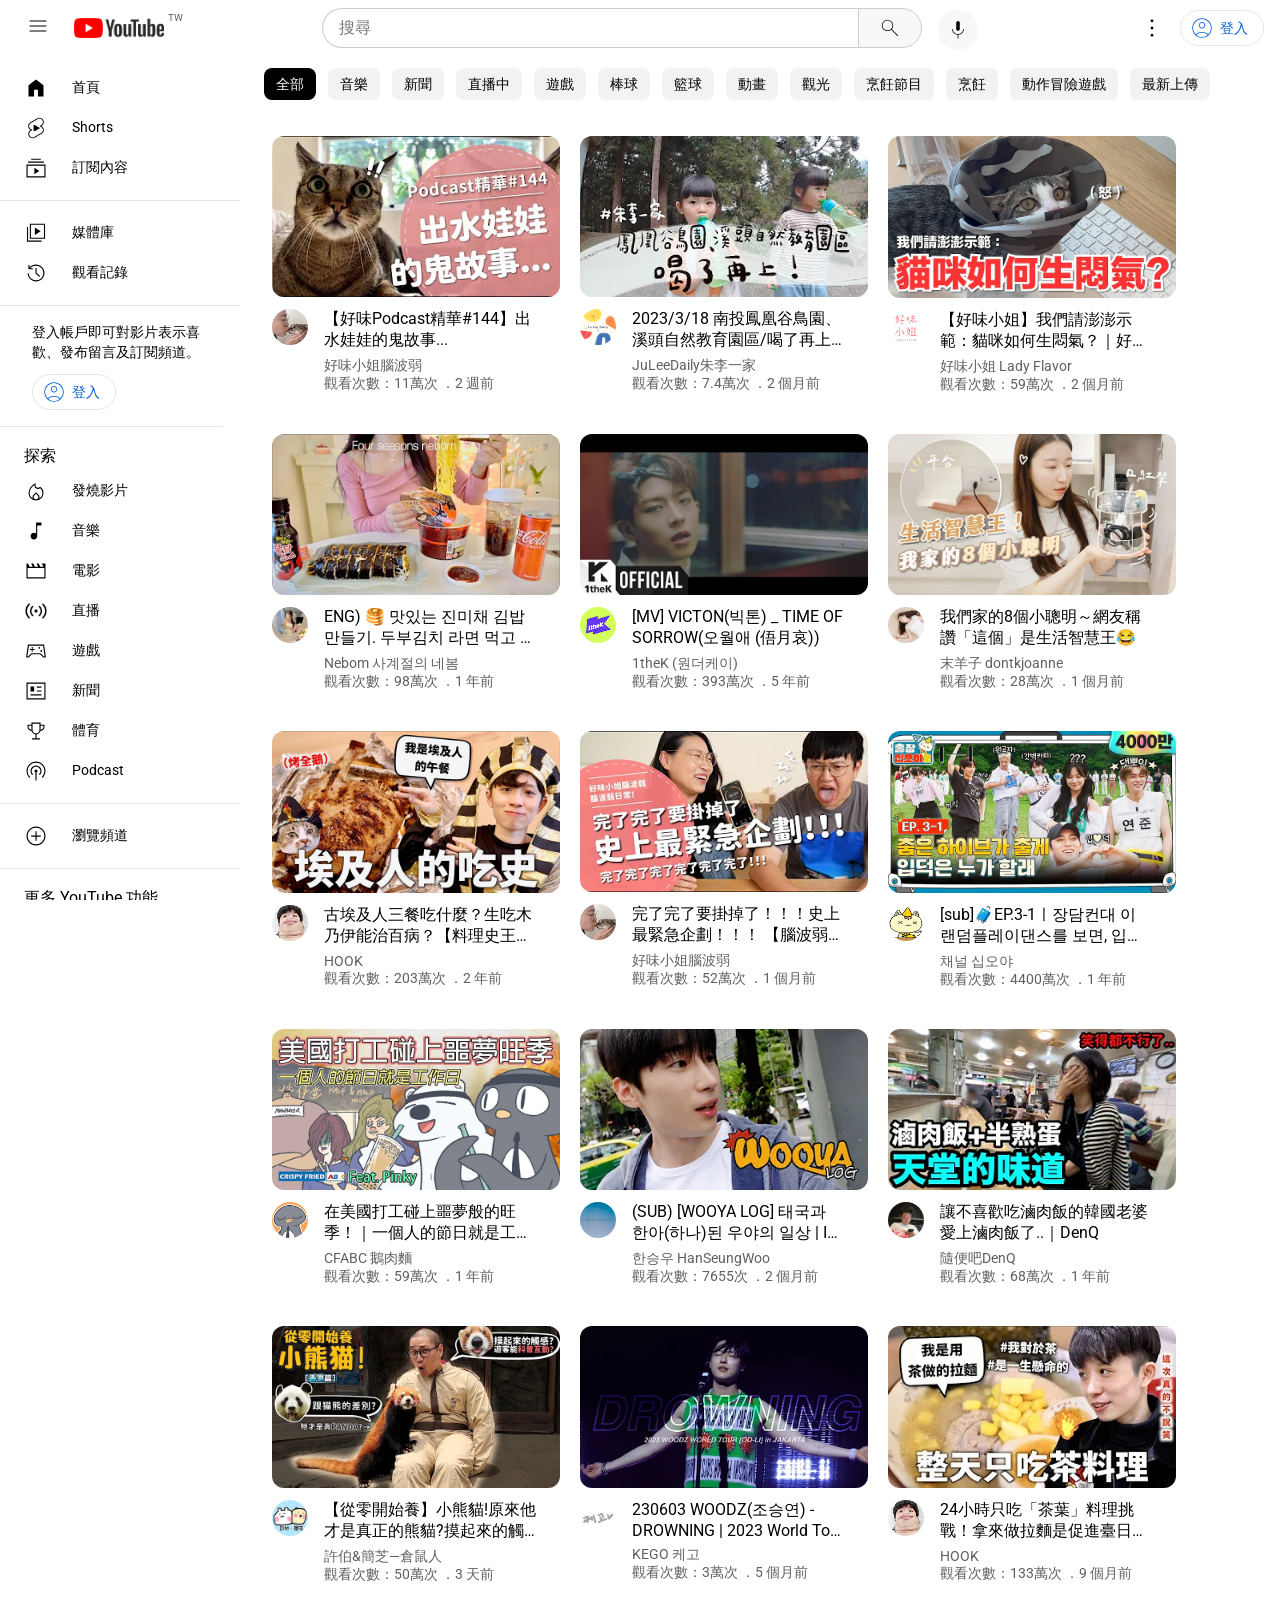
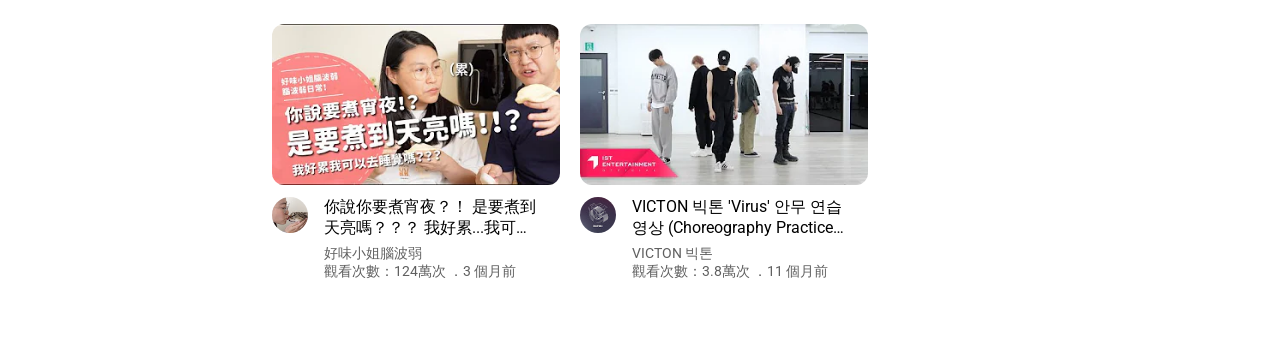
==== commit 3a349348: "add contents" ====
--- a/index.html
+++ b/index.html
@@ -200,6 +200,7 @@
   <!-- <iframe src="./youtube-contents.html" frameborder="0" name="youtubeContents"></iframe> -->
 
   <div id="contents">
+    <!-- content #1 -->
     <div class="content">
       <div class="thumbnail">
         <a href="https://www.youtube.com/watch?v=saU1Bvm4LAI">
@@ -233,6 +234,7 @@
       </div>
     </div>
 
+    <!-- content #2 -->
     <div class="content">
       <div class="thumbnail">
         <a href="https://www.youtube.com/watch?v=vLZdUn5lGks">
@@ -267,6 +269,7 @@
       </div>
     </div>
 
+    <!-- content #3 -->
     <div class="content">
       <div class="thumbnail">
         <a href="https://www.youtube.com/watch?v=5rp74wDMcic">
@@ -301,6 +304,7 @@
       </div>
     </div>
     
+    <!-- content #4 -->
     <div class="content">
       <div class="thumbnail">
         <a href="https://www.youtube.com/watch?v=icZB-UEq7iI">
@@ -335,6 +339,7 @@
       </div>
     </div>
 
+    <!-- content #5 -->
     <div class="content">
       <div class="thumbnail">
         <a href="https://www.youtube.com/watch?v=VWz8DmLbhNY">
@@ -369,6 +374,7 @@
       </div>
     </div>
 
+    <!-- content #6 -->
     <div class="content">
       <div class="thumbnail">
         <a href="https://www.youtube.com/watch?v=T31rhetQqMc&t=20s">
@@ -403,7 +409,7 @@
       </div>
     </div>
 
-    
+    <!-- content #7 -->
     <div class="content">
       <div class="thumbnail">
         <a href="https://www.youtube.com/watch?v=_xx0TZngEnw">
@@ -438,7 +444,7 @@
       </div>
     </div>
 
-
+    <!-- content #8 -->
     <div class="content">
       <div class="thumbnail">
         <a href="https://www.youtube.com/watch?v=rKAyCZt6be4&t=494s">
@@ -473,7 +479,147 @@
       </div>
     </div>
 
-    
+    <!-- content #9 -->
+    <div class="content">
+      <div class="thumbnail">
+        <a href="https://www.youtube.com/watch?v=VpIqkBngoo4">
+          <img class="thumbnailImg" src="./thumbnail/15ya_HYBE_3-1.webp" 
+          alt="[sub]🧳EP.3-1ㅣ장담컨대 이 랜덤플레이댄스를 보면, 입덕 시작 | 🧳출장십오야2 x 하이브" 
+          title="[sub]🧳EP.3-1ㅣ장담컨대 이 랜덤플레이댄스를 보면, 입덕 시작 | 🧳출장십오야2 x 하이브">
+        </a>
+      </div>
+      <div class="info">
+        <div class="avatar">
+          <a href="https://www.youtube.com/@15ya.fullmoon" >
+            <img class="avatarImg" src="./avatar/15ya.fullmoon.jpg" alt="
+            채널 십오야" title="
+            채널 십오야">
+          </a>
+        </div>
+        <div class="details">
+          <a class="title" href="https://www.youtube.com/watch?v=VpIqkBngoo4"
+          title="[sub]🧳EP.3-1ㅣ장담컨대 이 랜덤플레이댄스를 보면, 입덕 시작 | 🧳출장십오야2 x 하이브">
+            <h4>
+              [sub]🧳EP.3-1ㅣ장담컨대 이 랜덤플레이댄스를 보면, 입덕 시작 | 🧳출장십오야2 x 하이브
+            </h4>
+          </a>
+          <a class="youtuber" href="https://www.youtube.com/@15ya.fullmoon">
+            채널 십오야
+          </a>
+          <div class="data">
+            <span class="view">觀看次數：4400萬次</span>
+            <span class="uploadTime">．1 年前</span>
+          </div>
+        </div>
+      </div>
+    </div>
+
+    <!-- content #10 -->
+    <div class="content">
+      <div class="thumbnail">
+        <a href="https://www.youtube.com/watch?v=FTqs9hiMxPw&t=199s">
+          <img class="thumbnailImg" src="./thumbnail/America_PT.webp" 
+          alt="在美國打工碰上噩夢般的旺季！｜一個人的節日就是工作日｜鵝肉麵的美國故事 Feat. @PinkyDontStop" 
+          title="在美國打工碰上噩夢般的旺季！｜一個人的節日就是工作日｜鵝肉麵的美國故事 Feat. @PinkyDontStop">
+        </a>
+      </div>
+      <div class="info">
+        <div class="avatar">
+          <a href="https://www.youtube.com/@crispyfriedabc" >
+            <img class="avatarImg" src="./avatar/crispyfriedabc.jpg" alt="
+            CFABC 鵝肉麵" title="
+            CFABC 鵝肉麵">
+          </a>
+        </div>
+        <div class="details">
+          <a class="title" href="https://www.youtube.com/watch?v=FTqs9hiMxPw&t=199s"
+          title="在美國打工碰上噩夢般的旺季！｜一個人的節日就是工作日｜鵝肉麵的美國故事 Feat. @PinkyDontStop">
+            <h4>
+              在美國打工碰上噩夢般的旺季！｜一個人的節日就是工作日｜鵝肉麵的美國故事 Feat. @PinkyDontStop
+            </h4>
+          </a>
+          <a class="youtuber" href="https://www.youtube.com/@crispyfriedabc">
+            CFABC 鵝肉麵
+          </a>
+          <div class="data">
+            <span class="view">觀看次數：59萬次</span>
+            <span class="uploadTime">．1 年前</span>
+          </div>
+        </div>
+      </div>
+    </div>
+
+    <!-- content #11 -->
+    <div class="content">
+      <div class="thumbnail">
+        <a href="https://www.youtube.com/watch?v=OydZju7BfUM&t=170s">
+          <img class="thumbnailImg" src="./thumbnail/WOOYA_LOG_In_Bangkok.webp" 
+          alt="(SUB) [WOOYA LOG] 태국과 한아(하나)된 우야의 일상 | In Bangkok👋" 
+          title="(SUB) [WOOYA LOG] 태국과 한아(하나)된 우야의 일상 | In Bangkok👋">
+        </a>
+      </div>
+      <div class="info">
+        <div class="avatar">
+          <a href="https://www.youtube.com/@HanSeungWooOfficial" >
+            <img class="avatarImg" src="./avatar/HanSeungWooOfficial.jpg" alt="
+            한승우 HanSeungWoo" title="
+            한승우 HanSeungWoo">
+          </a>
+        </div>
+        <div class="details">
+          <a class="title" href="https://www.youtube.com/watch?v=OydZju7BfUM&t=170s"
+          title="(SUB) [WOOYA LOG] 태국과 한아(하나)된 우야의 일상 | In Bangkok👋">
+            <h4>
+              (SUB) [WOOYA LOG] 태국과 한아(하나)된 우야의 일상 | In Bangkok👋
+            </h4>
+          </a>
+          <a class="youtuber" href="https://www.youtube.com/@HanSeungWooOfficial">
+            한승우 HanSeungWoo
+          </a>
+          <div class="data">
+            <span class="view">觀看次數：7655次</span>
+            <span class="uploadTime">．2 個月前</span>
+          </div>
+        </div>
+      </div>
+    </div>
+
+    <!-- content #12 -->
+    <div class="content">
+      <div class="thumbnail">
+        <a href="https://www.youtube.com/watch?v=ZQR9bri1n0I">
+          <img class="thumbnailImg" src="./thumbnail/Lu_Rou_Fan.webp" 
+          alt="讓不喜歡吃滷肉飯的韓國老婆愛上滷肉飯了..｜DenQ" 
+          title="讓不喜歡吃滷肉飯的韓國老婆愛上滷肉飯了..｜DenQ">
+        </a>
+      </div>
+      <div class="info">
+        <div class="avatar">
+          <a href="https://www.youtube.com/@freedenq" >
+            <img class="avatarImg" src="./avatar/freedenq.jpg" alt="
+            隨便吧DenQ" title="
+            隨便吧DenQ">
+          </a>
+        </div>
+        <div class="details">
+          <a class="title" href="https://www.youtube.com/watch?v=ZQR9bri1n0I"
+          title="讓不喜歡吃滷肉飯的韓國老婆愛上滷肉飯了..｜DenQ">
+            <h4>
+              讓不喜歡吃滷肉飯的韓國老婆愛上滷肉飯了..｜DenQ
+            </h4>
+          </a>
+          <a class="youtuber" href="https://www.youtube.com/@freedenq">
+            隨便吧DenQ
+          </a>
+          <div class="data">
+            <span class="view">觀看次數：68萬次</span>
+            <span class="uploadTime">．1 年前</span>
+          </div>
+        </div>
+      </div>
+    </div>
+
+    <!-- content #13 -->
     <div class="content">
       <div class="thumbnail">
         <a href="https://www.youtube.com/watch?v=gYCshLYFoeo">
@@ -508,6 +654,146 @@
       </div>
     </div>
 
+    <!-- content #14 -->
+    <div class="content">
+      <div class="thumbnail">
+        <a href="https://www.youtube.com/watch?v=w6xuZx8srVM">
+          <img class="thumbnailImg" src="./thumbnail/drowning.webp" 
+          alt="230603 WOODZ(조승연) - DROWNING | 2023 World Tour [OO-LI] in Jakarta | 우즈 우리 콘서트 드라우닝 직캠 fancam" 
+          title="230603 WOODZ(조승연) - DROWNING | 2023 World Tour [OO-LI] in Jakarta | 우즈 우리 콘서트 드라우닝 직캠 fancam">
+        </a>
+      </div>
+      <div class="info">
+        <div class="avatar">
+          <a href="https://www.youtube.com/@choWOODZfan" >
+            <img class="avatarImg" src="./avatar/choWOODZfan.jpg" alt="
+            KEGO 케고" title="
+            KEGO 케고">
+          </a>
+        </div>
+        <div class="details">
+          <a class="title" href="https://www.youtube.com/watch?v=w6xuZx8srVM"
+          title="230603 WOODZ(조승연) - DROWNING | 2023 World Tour [OO-LI] in Jakarta | 우즈 우리 콘서트 드라우닝 직캠 fancam">
+            <h4>
+              230603 WOODZ(조승연) - DROWNING | 2023 World Tour [OO-LI] in Jakarta | 우즈 우리 콘서트 드라우닝 직캠 fancam
+            </h4>
+          </a>
+          <a class="youtuber" href="https://www.youtube.com/@choWOODZfan">
+            KEGO 케고
+          </a>
+          <div class="data">
+            <span class="view">觀看次數：3萬次</span>
+            <span class="uploadTime">．5 個月前</span>
+          </div>
+        </div>
+      </div>
+    </div>
+
+    <!-- content #15 -->
+    <div class="content">
+      <div class="thumbnail">
+        <a href="https://www.youtube.com/watch?v=Zo55RrEtkoI">
+          <img class="thumbnailImg" src="./thumbnail/teaFood.webp" 
+          alt="24小時只吃「茶葉」料理挑戰！拿來做拉麵是促進臺日友好的秘訣～♪｜HOOK ft. SABON" 
+          title="24小時只吃「茶葉」料理挑戰！拿來做拉麵是促進臺日友好的秘訣～♪｜HOOK ft. SABON">
+        </a>
+      </div>
+      <div class="info">
+        <div class="avatar">
+          <a href="https://www.youtube.com/@helloiamhook" >
+            <img class="avatarImg" src="./avatar/helloiamhook.jpg" alt="
+            HOOK" title="
+            HOOK">
+          </a>
+        </div>
+        <div class="details">
+          <a class="title" href="https://www.youtube.com/watch?v=Zo55RrEtkoI"
+          title="24小時只吃「茶葉」料理挑戰！拿來做拉麵是促進臺日友好的秘訣～♪｜HOOK ft. SABON">
+            <h4>
+              24小時只吃「茶葉」料理挑戰！拿來做拉麵是促進臺日友好的秘訣～♪｜HOOK ft. SABON
+            </h4>
+          </a>
+          <a class="youtuber" href="https://www.youtube.com/@helloiamhook">
+            HOOK
+          </a>
+          <div class="data">
+            <span class="view">觀看次數：133萬次</span>
+            <span class="uploadTime">．9 個月前</span>
+          </div>
+        </div>
+      </div>
+    </div>
+
+    <!-- content #16 -->
+    <div class="content">
+      <div class="thumbnail">
+        <a href="https://www.youtube.com/watch?v=HW6goQFitcU">
+          <img class="thumbnailImg" src="./thumbnail/midnightSnake.webp" 
+          alt="你說你要煮宵夜？！ 是要煮到天亮嗎？？？ 我好累...我可以去睡覺嗎？【腦波弱日常】EP55" 
+          title="你說你要煮宵夜？！ 是要煮到天亮嗎？？？ 我好累...我可以去睡覺嗎？【腦波弱日常】EP55">
+        </a>
+      </div>
+      <div class="info">
+        <div class="avatar">
+          <a href="https://www.youtube.com/@ladyflavor_brain" >
+            <img class="avatarImg" src="./avatar/ladyflaver_brain.jpg" alt="
+            好味小姐腦波弱" title="
+            好味小姐腦波弱">
+          </a>
+        </div>
+        <div class="details">
+          <a class="title" href="https://www.youtube.com/watch?v=HW6goQFitcU"
+          title="你說你要煮宵夜？！ 是要煮到天亮嗎？？？ 我好累...我可以去睡覺嗎？【腦波弱日常】EP55">
+            <h4>
+              你說你要煮宵夜？！ 是要煮到天亮嗎？？？ 我好累...我可以去睡覺嗎？【腦波弱日常】EP55
+            </h4>
+          </a>
+          <a class="youtuber" href="https://www.youtube.com/@ladyflavor_brain">
+            好味小姐腦波弱
+          </a>
+          <div class="data">
+            <span class="view">觀看次數：124萬次</span>
+            <span class="uploadTime">．3 個月前</span>
+          </div>
+        </div>
+      </div>
+    </div>
+
+    <!-- content #17 -->
+    <div class="content">
+      <div class="thumbnail">
+        <a href="https://www.youtube.com/watch?v=ne2a4NTWuuo">
+          <img class="thumbnailImg" src="./thumbnail/virus.webp" 
+          alt="VICTON 빅톤 'Virus' 안무 연습 영상 (Choreography Practice Video)" 
+          title="VICTON 빅톤 'Virus' 안무 연습 영상 (Choreography Practice Video)">
+        </a>
+      </div>
+      <div class="info">
+        <div class="avatar">
+          <a href="https://www.youtube.com/@VICTON1109" >
+            <img class="avatarImg" src="./avatar/VICTON1109.jpg" alt="
+            VICTON 빅톤 " title="
+            VICTON 빅톤 ">
+          </a>
+        </div>
+        <div class="details">
+          <a class="title" href="https://www.youtube.com/watch?v=ne2a4NTWuuo"
+          title="VICTON 빅톤 'Virus' 안무 연습 영상 (Choreography Practice Video)">
+            <h4>
+              VICTON 빅톤 'Virus' 안무 연습 영상 (Choreography Practice Video)
+            </h4>
+          </a>
+          <a class="youtuber" href="https://www.youtube.com/@VICTON1109">
+            VICTON 빅톤 
+          </a>
+          <div class="data">
+            <span class="view">觀看次數：3.8萬次</span>
+            <span class="uploadTime">．11 個月前</span>
+          </div>
+        </div>
+      </div>
+    </div>
+
 
 
   </div>
--- a/youtube-style.css
+++ b/youtube-style.css
@@ -115,7 +115,7 @@
   padding: 1px 0;
   /* vertical-align: middle;   */
   top: 6px;
-  line-height: 24px;
+  line-height: 26px;
 }
 
 #header #center #search #searchIcon {
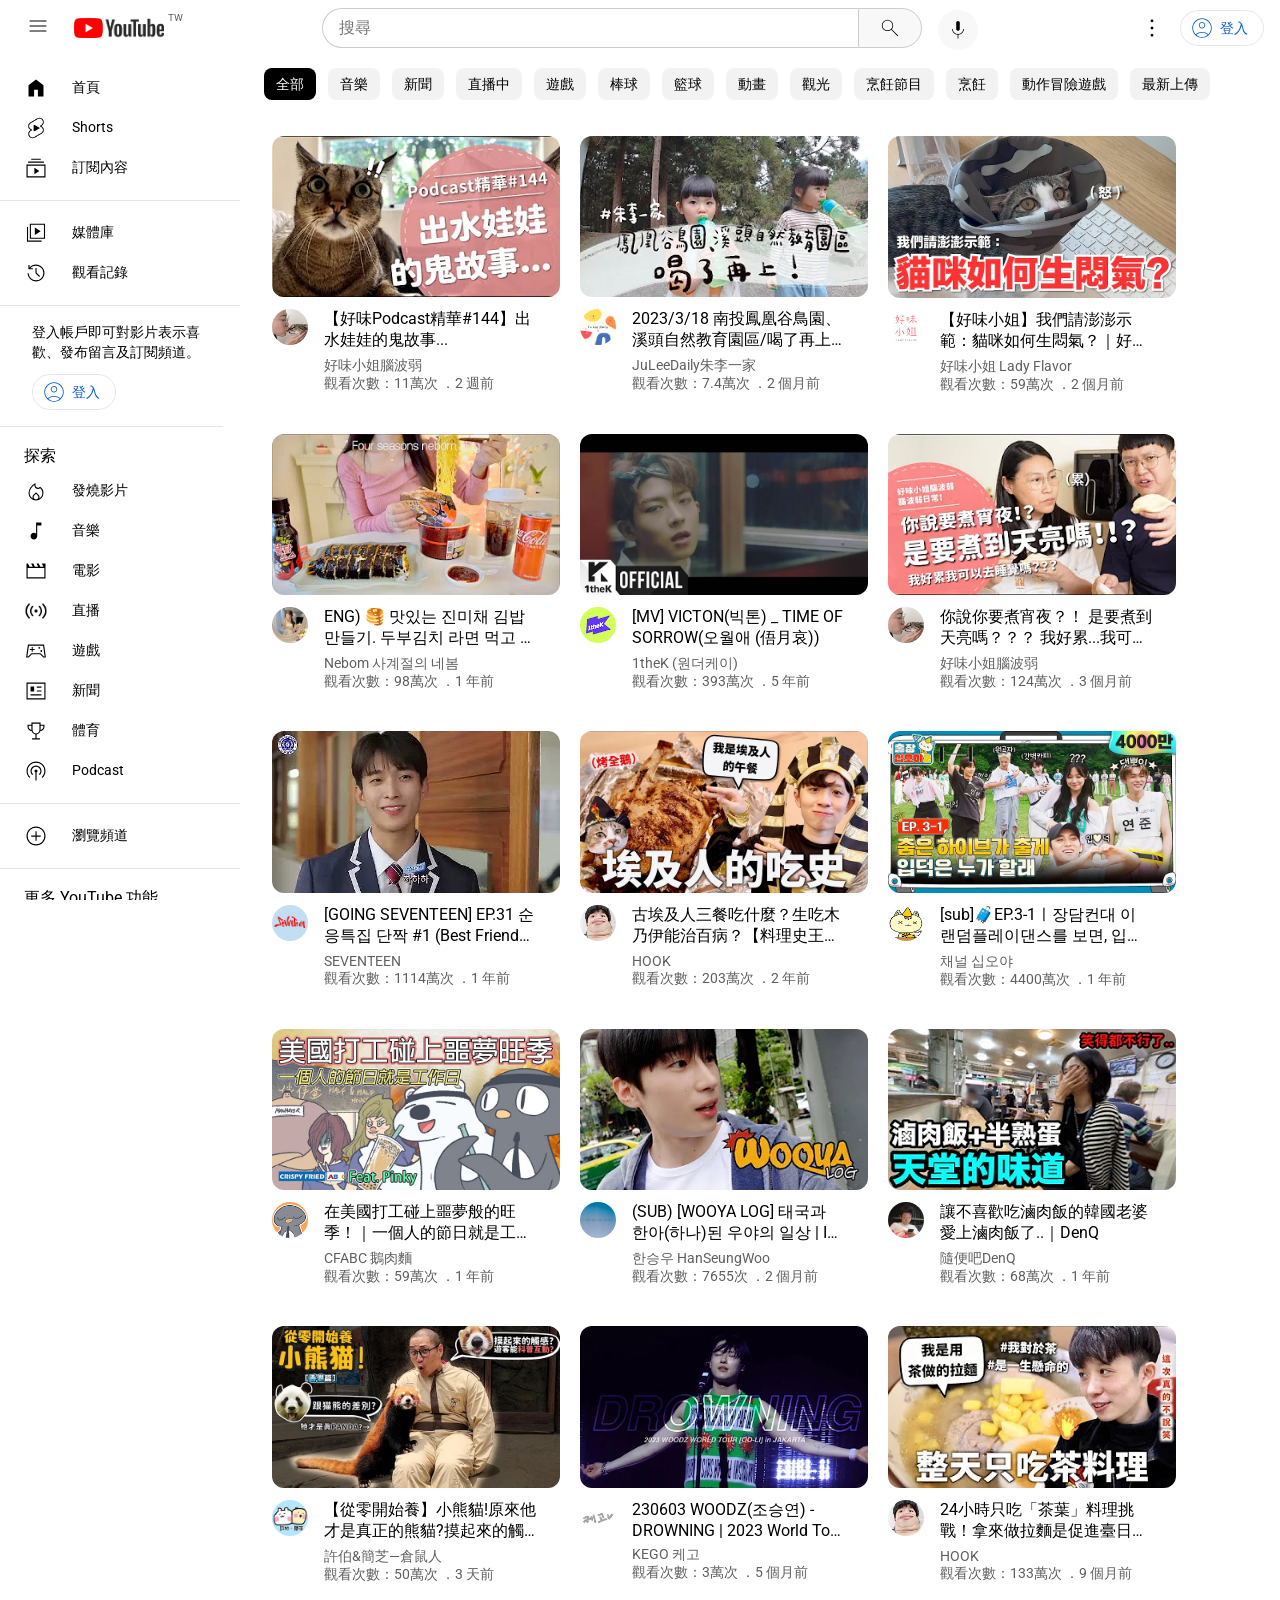
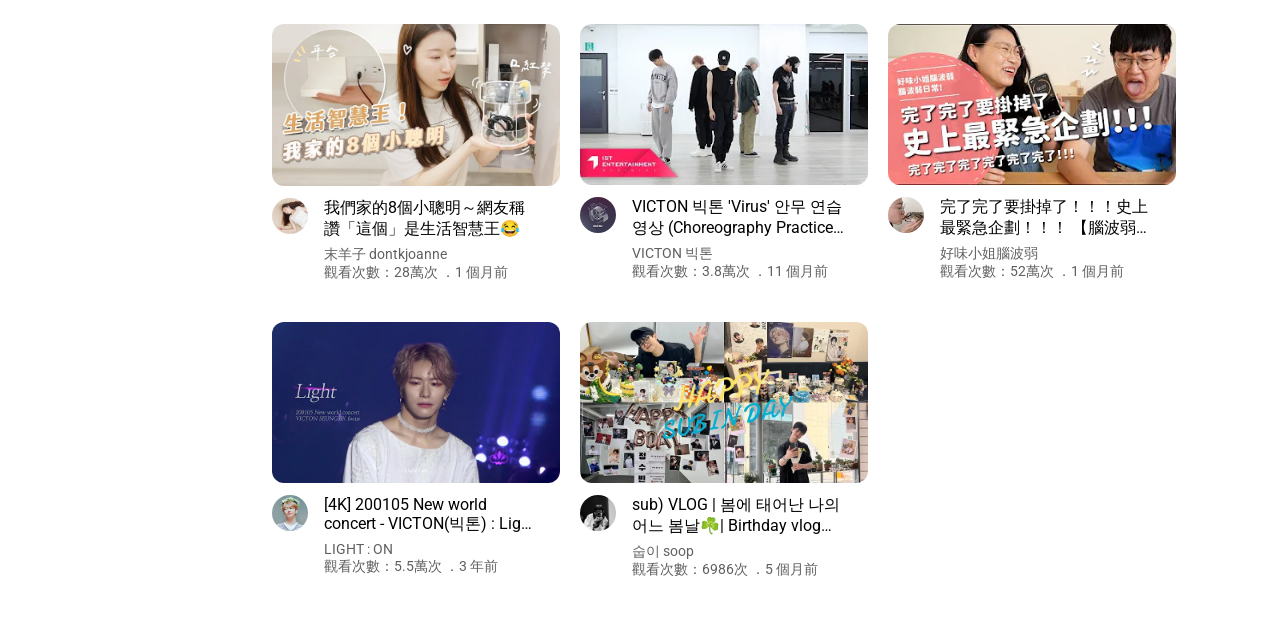
==== commit 3425c217: "add contents" ====
--- a/index.html
+++ b/index.html
@@ -377,6 +377,356 @@
     <!-- content #6 -->
     <div class="content">
       <div class="thumbnail">
+        <a href="https://www.youtube.com/watch?v=HW6goQFitcU">
+          <img class="thumbnailImg" src="./thumbnail/midnightSnake.webp" 
+          alt="你說你要煮宵夜？！ 是要煮到天亮嗎？？？ 我好累...我可以去睡覺嗎？【腦波弱日常】EP55" 
+          title="你說你要煮宵夜？！ 是要煮到天亮嗎？？？ 我好累...我可以去睡覺嗎？【腦波弱日常】EP55">
+        </a>
+      </div>
+      <div class="info">
+        <div class="avatar">
+          <a href="https://www.youtube.com/@ladyflavor_brain" >
+            <img class="avatarImg" src="./avatar/ladyflaver_brain.jpg" alt="
+            好味小姐腦波弱" title="
+            好味小姐腦波弱">
+          </a>
+        </div>
+        <div class="details">
+          <a class="title" href="https://www.youtube.com/watch?v=HW6goQFitcU"
+          title="你說你要煮宵夜？！ 是要煮到天亮嗎？？？ 我好累...我可以去睡覺嗎？【腦波弱日常】EP55">
+            <h4>
+              你說你要煮宵夜？！ 是要煮到天亮嗎？？？ 我好累...我可以去睡覺嗎？【腦波弱日常】EP55
+            </h4>
+          </a>
+          <a class="youtuber" href="https://www.youtube.com/@ladyflavor_brain">
+            好味小姐腦波弱
+          </a>
+          <div class="data">
+            <span class="view">觀看次數：124萬次</span>
+            <span class="uploadTime">．3 個月前</span>
+          </div>
+        </div>
+      </div>
+    </div>
+
+    <!-- content #7 -->
+    <div class="content">
+      <div class="thumbnail">
+        <a href="https://www.youtube.com/watch?v=T5etCb0-pO0">
+          <img class="thumbnailImg" src="./thumbnail/best_friend.webp" 
+          alt="[GOING SEVENTEEN] EP.31 순응특집 단짝 #1 (Best Friends #1)" 
+          title="[GOING SEVENTEEN] EP.31 순응특집 단짝 #1 (Best Friends #1)">
+        </a>
+      </div>
+      <div class="info">
+        <div class="avatar">
+          <a href="https://www.youtube.com/@pledis17" >
+            <img class="avatarImg" src="./avatar/pledis17.jpg" alt="
+            SEVENTEEN" title="
+            SEVENTEEN">
+          </a>
+        </div>
+        <div class="details">
+          <a class="title" href="https://www.youtube.com/watch?v=T5etCb0-pO0"
+          title="[GOING SEVENTEEN] EP.31 순응특집 단짝 #1 (Best Friends #1)">
+            <h4>
+              [GOING SEVENTEEN] EP.31 순응특집 단짝 #1 (Best Friends #1)
+            </h4>
+          </a>
+          <a class="youtuber" href="https://www.youtube.com/@pledis17">
+            SEVENTEEN
+          </a>
+          <div class="data">
+            <span class="view">觀看次數：1114萬次</span>
+            <span class="uploadTime">．1 年前</span>
+          </div>
+        </div>
+      </div>
+    </div>
+
+    <!-- content #8 -->
+    <div class="content">
+      <div class="thumbnail">
+        <a href="https://www.youtube.com/watch?v=_xx0TZngEnw">
+          <img class="thumbnailImg" src="./thumbnail/Egypt_food.webp" 
+          alt="古埃及人三餐吃什麼？生吃木乃伊能治百病？【料理史王#2】｜HOOK" 
+          title="古埃及人三餐吃什麼？生吃木乃伊能治百病？【料理史王#2】｜HOOK">
+        </a>
+      </div>
+      <div class="info">
+        <div class="avatar">
+          <a href="https://www.youtube.com/@helloiamhook" >
+            <img class="avatarImg" src="./avatar/helloiamhook.jpg" alt="
+            HOOK" title="
+            HOOK">
+          </a>
+        </div>
+        <div class="details">
+          <a class="title" href="https://www.youtube.com/watch?v=_xx0TZngEnw"
+          title="古埃及人三餐吃什麼？生吃木乃伊能治百病？【料理史王#2】｜HOOK">
+            <h4>
+              古埃及人三餐吃什麼？生吃木乃伊能治百病？【料理史王#2】｜HOOK
+            </h4>
+          </a>
+          <a class="youtuber" href="https://www.youtube.com/@helloiamhook">
+            HOOK
+          </a>
+          <div class="data">
+            <span class="view">觀看次數：203萬次</span>
+            <span class="uploadTime">．2 年前</span>
+          </div>
+        </div>
+      </div>
+    </div>
+
+    <!-- content #9 -->
+    <div class="content">
+      <div class="thumbnail">
+        <a href="https://www.youtube.com/watch?v=VpIqkBngoo4">
+          <img class="thumbnailImg" src="./thumbnail/15ya_HYBE_3-1.webp" 
+          alt="[sub]🧳EP.3-1ㅣ장담컨대 이 랜덤플레이댄스를 보면, 입덕 시작 | 🧳출장십오야2 x 하이브" 
+          title="[sub]🧳EP.3-1ㅣ장담컨대 이 랜덤플레이댄스를 보면, 입덕 시작 | 🧳출장십오야2 x 하이브">
+        </a>
+      </div>
+      <div class="info">
+        <div class="avatar">
+          <a href="https://www.youtube.com/@15ya.fullmoon" >
+            <img class="avatarImg" src="./avatar/15ya.fullmoon.jpg" alt="
+            채널 십오야" title="
+            채널 십오야">
+          </a>
+        </div>
+        <div class="details">
+          <a class="title" href="https://www.youtube.com/watch?v=VpIqkBngoo4"
+          title="[sub]🧳EP.3-1ㅣ장담컨대 이 랜덤플레이댄스를 보면, 입덕 시작 | 🧳출장십오야2 x 하이브">
+            <h4>
+              [sub]🧳EP.3-1ㅣ장담컨대 이 랜덤플레이댄스를 보면, 입덕 시작 | 🧳출장십오야2 x 하이브
+            </h4>
+          </a>
+          <a class="youtuber" href="https://www.youtube.com/@15ya.fullmoon">
+            채널 십오야
+          </a>
+          <div class="data">
+            <span class="view">觀看次數：4400萬次</span>
+            <span class="uploadTime">．1 年前</span>
+          </div>
+        </div>
+      </div>
+    </div>
+
+    <!-- content #10 -->
+    <div class="content">
+      <div class="thumbnail">
+        <a href="https://www.youtube.com/watch?v=FTqs9hiMxPw&t=199s">
+          <img class="thumbnailImg" src="./thumbnail/America_PT.webp" 
+          alt="在美國打工碰上噩夢般的旺季！｜一個人的節日就是工作日｜鵝肉麵的美國故事 Feat. @PinkyDontStop" 
+          title="在美國打工碰上噩夢般的旺季！｜一個人的節日就是工作日｜鵝肉麵的美國故事 Feat. @PinkyDontStop">
+        </a>
+      </div>
+      <div class="info">
+        <div class="avatar">
+          <a href="https://www.youtube.com/@crispyfriedabc" >
+            <img class="avatarImg" src="./avatar/crispyfriedabc.jpg" alt="
+            CFABC 鵝肉麵" title="
+            CFABC 鵝肉麵">
+          </a>
+        </div>
+        <div class="details">
+          <a class="title" href="https://www.youtube.com/watch?v=FTqs9hiMxPw&t=199s"
+          title="在美國打工碰上噩夢般的旺季！｜一個人的節日就是工作日｜鵝肉麵的美國故事 Feat. @PinkyDontStop">
+            <h4>
+              在美國打工碰上噩夢般的旺季！｜一個人的節日就是工作日｜鵝肉麵的美國故事 Feat. @PinkyDontStop
+            </h4>
+          </a>
+          <a class="youtuber" href="https://www.youtube.com/@crispyfriedabc">
+            CFABC 鵝肉麵
+          </a>
+          <div class="data">
+            <span class="view">觀看次數：59萬次</span>
+            <span class="uploadTime">．1 年前</span>
+          </div>
+        </div>
+      </div>
+    </div>
+
+    <!-- content #11 -->
+    <div class="content">
+      <div class="thumbnail">
+        <a href="https://www.youtube.com/watch?v=OydZju7BfUM&t=170s">
+          <img class="thumbnailImg" src="./thumbnail/WOOYA_LOG_In_Bangkok.webp" 
+          alt="(SUB) [WOOYA LOG] 태국과 한아(하나)된 우야의 일상 | In Bangkok👋" 
+          title="(SUB) [WOOYA LOG] 태국과 한아(하나)된 우야의 일상 | In Bangkok👋">
+        </a>
+      </div>
+      <div class="info">
+        <div class="avatar">
+          <a href="https://www.youtube.com/@HanSeungWooOfficial" >
+            <img class="avatarImg" src="./avatar/HanSeungWooOfficial.jpg" alt="
+            한승우 HanSeungWoo" title="
+            한승우 HanSeungWoo">
+          </a>
+        </div>
+        <div class="details">
+          <a class="title" href="https://www.youtube.com/watch?v=OydZju7BfUM&t=170s"
+          title="(SUB) [WOOYA LOG] 태국과 한아(하나)된 우야의 일상 | In Bangkok👋">
+            <h4>
+              (SUB) [WOOYA LOG] 태국과 한아(하나)된 우야의 일상 | In Bangkok👋
+            </h4>
+          </a>
+          <a class="youtuber" href="https://www.youtube.com/@HanSeungWooOfficial">
+            한승우 HanSeungWoo
+          </a>
+          <div class="data">
+            <span class="view">觀看次數：7655次</span>
+            <span class="uploadTime">．2 個月前</span>
+          </div>
+        </div>
+      </div>
+    </div>
+
+    <!-- content #12 -->
+    <div class="content">
+      <div class="thumbnail">
+        <a href="https://www.youtube.com/watch?v=ZQR9bri1n0I">
+          <img class="thumbnailImg" src="./thumbnail/Lu_Rou_Fan.webp" 
+          alt="讓不喜歡吃滷肉飯的韓國老婆愛上滷肉飯了..｜DenQ" 
+          title="讓不喜歡吃滷肉飯的韓國老婆愛上滷肉飯了..｜DenQ">
+        </a>
+      </div>
+      <div class="info">
+        <div class="avatar">
+          <a href="https://www.youtube.com/@freedenq" >
+            <img class="avatarImg" src="./avatar/freedenq.jpg" alt="
+            隨便吧DenQ" title="
+            隨便吧DenQ">
+          </a>
+        </div>
+        <div class="details">
+          <a class="title" href="https://www.youtube.com/watch?v=ZQR9bri1n0I"
+          title="讓不喜歡吃滷肉飯的韓國老婆愛上滷肉飯了..｜DenQ">
+            <h4>
+              讓不喜歡吃滷肉飯的韓國老婆愛上滷肉飯了..｜DenQ
+            </h4>
+          </a>
+          <a class="youtuber" href="https://www.youtube.com/@freedenq">
+            隨便吧DenQ
+          </a>
+          <div class="data">
+            <span class="view">觀看次數：68萬次</span>
+            <span class="uploadTime">．1 年前</span>
+          </div>
+        </div>
+      </div>
+    </div>
+
+    <!-- content #13 -->
+    <div class="content">
+      <div class="thumbnail">
+        <a href="https://www.youtube.com/watch?v=gYCshLYFoeo">
+          <img class="thumbnailImg" src="./thumbnail/red_panda.webp" 
+          alt="【從零開始養】小熊貓!原來他才是真正的熊貓?摸起來的觸感居然像?跟貓熊的差別?香港台灣叫法不同?訪客也可以科普互動?香港行!【許伯簡芝】香港海洋公園!" 
+          title="【從零開始養】小熊貓!原來他才是真正的熊貓?摸起來的觸感居然像?跟貓熊的差別?香港台灣叫法不同?訪客也可以科普互動?香港行!【許伯簡芝】香港海洋公園!">
+        </a>
+      </div>
+      <div class="info">
+        <div class="avatar">
+          <a href="https://www.youtube.com/@g8046000" >
+            <img class="avatarImg" src="./avatar/hamster_man.jpg" alt="
+            許伯&簡芝—倉鼠人" title="
+            許伯&簡芝—倉鼠人">
+          </a>
+        </div>
+        <div class="details">
+          <a class="title" href="https://www.youtube.com/watch?v=gYCshLYFoeo"
+          title="【從零開始養】小熊貓!原來他才是真正的熊貓?摸起來的觸感居然像?跟貓熊的差別?香港台灣叫法不同?訪客也可以科普互動?香港行!【許伯簡芝】香港海洋公園!">
+            <h4>
+              【從零開始養】小熊貓!原來他才是真正的熊貓?摸起來的觸感居然像?跟貓熊的差別?香港台灣叫法不同?訪客也可以科普互動?香港行!【許伯簡芝】香港海洋公園!
+            </h4>
+          </a>
+          <a class="youtuber" href="https://www.youtube.com/@g8046000">
+            許伯&簡芝—倉鼠人
+          </a>
+          <div class="data">
+            <span class="view">觀看次數：50萬次</span>
+            <span class="uploadTime">．3 天前</span>
+          </div>
+        </div>
+      </div>
+    </div>
+
+    <!-- content #14 -->
+    <div class="content">
+      <div class="thumbnail">
+        <a href="https://www.youtube.com/watch?v=w6xuZx8srVM">
+          <img class="thumbnailImg" src="./thumbnail/drowning.webp" 
+          alt="230603 WOODZ(조승연) - DROWNING | 2023 World Tour [OO-LI] in Jakarta | 우즈 우리 콘서트 드라우닝 직캠 fancam" 
+          title="230603 WOODZ(조승연) - DROWNING | 2023 World Tour [OO-LI] in Jakarta | 우즈 우리 콘서트 드라우닝 직캠 fancam">
+        </a>
+      </div>
+      <div class="info">
+        <div class="avatar">
+          <a href="https://www.youtube.com/@choWOODZfan" >
+            <img class="avatarImg" src="./avatar/choWOODZfan.jpg" alt="
+            KEGO 케고" title="
+            KEGO 케고">
+          </a>
+        </div>
+        <div class="details">
+          <a class="title" href="https://www.youtube.com/watch?v=w6xuZx8srVM"
+          title="230603 WOODZ(조승연) - DROWNING | 2023 World Tour [OO-LI] in Jakarta | 우즈 우리 콘서트 드라우닝 직캠 fancam">
+            <h4>
+              230603 WOODZ(조승연) - DROWNING | 2023 World Tour [OO-LI] in Jakarta | 우즈 우리 콘서트 드라우닝 직캠 fancam
+            </h4>
+          </a>
+          <a class="youtuber" href="https://www.youtube.com/@choWOODZfan">
+            KEGO 케고
+          </a>
+          <div class="data">
+            <span class="view">觀看次數：3萬次</span>
+            <span class="uploadTime">．5 個月前</span>
+          </div>
+        </div>
+      </div>
+    </div>
+
+    <!-- content #15 -->
+    <div class="content">
+      <div class="thumbnail">
+        <a href="https://www.youtube.com/watch?v=Zo55RrEtkoI">
+          <img class="thumbnailImg" src="./thumbnail/teaFood.webp" 
+          alt="24小時只吃「茶葉」料理挑戰！拿來做拉麵是促進臺日友好的秘訣～♪｜HOOK ft. SABON" 
+          title="24小時只吃「茶葉」料理挑戰！拿來做拉麵是促進臺日友好的秘訣～♪｜HOOK ft. SABON">
+        </a>
+      </div>
+      <div class="info">
+        <div class="avatar">
+          <a href="https://www.youtube.com/@helloiamhook" >
+            <img class="avatarImg" src="./avatar/helloiamhook.jpg" alt="
+            HOOK" title="
+            HOOK">
+          </a>
+        </div>
+        <div class="details">
+          <a class="title" href="https://www.youtube.com/watch?v=Zo55RrEtkoI"
+          title="24小時只吃「茶葉」料理挑戰！拿來做拉麵是促進臺日友好的秘訣～♪｜HOOK ft. SABON">
+            <h4>
+              24小時只吃「茶葉」料理挑戰！拿來做拉麵是促進臺日友好的秘訣～♪｜HOOK ft. SABON
+            </h4>
+          </a>
+          <a class="youtuber" href="https://www.youtube.com/@helloiamhook">
+            HOOK
+          </a>
+          <div class="data">
+            <span class="view">觀看次數：133萬次</span>
+            <span class="uploadTime">．9 個月前</span>
+          </div>
+        </div>
+      </div>
+    </div>
+
+    <!-- content #16 -->
+    <div class="content">
+      <div class="thumbnail">
         <a href="https://www.youtube.com/watch?v=T31rhetQqMc&t=20s">
           <img class="thumbnailImg" src="./thumbnail/life_wise.webp" 
           alt="我們家的8個小聰明～網友稱讚「這個」是生活智慧王😂" 
@@ -408,43 +758,45 @@
         </div>
       </div>
     </div>
-
-    <!-- content #7 -->
-    <div class="content">
-      <div class="thumbnail">
-        <a href="https://www.youtube.com/watch?v=_xx0TZngEnw">
-          <img class="thumbnailImg" src="./thumbnail/Egypt_food.webp" 
-          alt="古埃及人三餐吃什麼？生吃木乃伊能治百病？【料理史王#2】｜HOOK" 
-          title="古埃及人三餐吃什麼？生吃木乃伊能治百病？【料理史王#2】｜HOOK">
-        </a>
-      </div>
-      <div class="info">
-        <div class="avatar">
-          <a href="https://www.youtube.com/@helloiamhook" >
-            <img class="avatarImg" src="./avatar/helloiamhook.jpg" alt="
-            HOOK" title="
-            HOOK">
-          </a>
-        </div>
-        <div class="details">
-          <a class="title" href="https://www.youtube.com/watch?v=_xx0TZngEnw"
-          title="古埃及人三餐吃什麼？生吃木乃伊能治百病？【料理史王#2】｜HOOK">
-            <h4>
-              古埃及人三餐吃什麼？生吃木乃伊能治百病？【料理史王#2】｜HOOK
-            </h4>
-          </a>
-          <a class="youtuber" href="https://www.youtube.com/@helloiamhook">
-            HOOK
-          </a>
-          <div class="data">
-            <span class="view">觀看次數：203萬次</span>
-            <span class="uploadTime">．2 年前</span>
-          </div>
-        </div>
-      </div>
-    </div>
-
-    <!-- content #8 -->
+    
+
+    <!-- content #17 -->
+    <div class="content">
+      <div class="thumbnail">
+        <a href="https://www.youtube.com/watch?v=ne2a4NTWuuo">
+          <img class="thumbnailImg" src="./thumbnail/virus.webp" 
+          alt="VICTON 빅톤 'Virus' 안무 연습 영상 (Choreography Practice Video)" 
+          title="VICTON 빅톤 'Virus' 안무 연습 영상 (Choreography Practice Video)">
+        </a>
+      </div>
+      <div class="info">
+        <div class="avatar">
+          <a href="https://www.youtube.com/@VICTON1109" >
+            <img class="avatarImg" src="./avatar/VICTON1109.jpg" alt="
+            VICTON 빅톤 " title="
+            VICTON 빅톤 ">
+          </a>
+        </div>
+        <div class="details">
+          <a class="title" href="https://www.youtube.com/watch?v=ne2a4NTWuuo"
+          title="VICTON 빅톤 'Virus' 안무 연습 영상 (Choreography Practice Video)">
+            <h4>
+              VICTON 빅톤 'Virus' 안무 연습 영상 (Choreography Practice Video)
+            </h4>
+          </a>
+          <a class="youtuber" href="https://www.youtube.com/@VICTON1109">
+            VICTON 빅톤 
+          </a>
+          <div class="data">
+            <span class="view">觀看次數：3.8萬次</span>
+            <span class="uploadTime">．11 個月前</span>
+          </div>
+        </div>
+      </div>
+    </div>
+
+    
+    <!-- content #18 -->
     <div class="content">
       <div class="thumbnail">
         <a href="https://www.youtube.com/watch?v=rKAyCZt6be4&t=494s">
@@ -478,324 +830,77 @@
         </div>
       </div>
     </div>
-
-    <!-- content #9 -->
-    <div class="content">
-      <div class="thumbnail">
-        <a href="https://www.youtube.com/watch?v=VpIqkBngoo4">
-          <img class="thumbnailImg" src="./thumbnail/15ya_HYBE_3-1.webp" 
-          alt="[sub]🧳EP.3-1ㅣ장담컨대 이 랜덤플레이댄스를 보면, 입덕 시작 | 🧳출장십오야2 x 하이브" 
-          title="[sub]🧳EP.3-1ㅣ장담컨대 이 랜덤플레이댄스를 보면, 입덕 시작 | 🧳출장십오야2 x 하이브">
-        </a>
-      </div>
-      <div class="info">
-        <div class="avatar">
-          <a href="https://www.youtube.com/@15ya.fullmoon" >
-            <img class="avatarImg" src="./avatar/15ya.fullmoon.jpg" alt="
-            채널 십오야" title="
-            채널 십오야">
-          </a>
-        </div>
-        <div class="details">
-          <a class="title" href="https://www.youtube.com/watch?v=VpIqkBngoo4"
-          title="[sub]🧳EP.3-1ㅣ장담컨대 이 랜덤플레이댄스를 보면, 입덕 시작 | 🧳출장십오야2 x 하이브">
-            <h4>
-              [sub]🧳EP.3-1ㅣ장담컨대 이 랜덤플레이댄스를 보면, 입덕 시작 | 🧳출장십오야2 x 하이브
-            </h4>
-          </a>
-          <a class="youtuber" href="https://www.youtube.com/@15ya.fullmoon">
-            채널 십오야
-          </a>
-          <div class="data">
-            <span class="view">觀看次數：4400萬次</span>
-            <span class="uploadTime">．1 年前</span>
-          </div>
-        </div>
-      </div>
-    </div>
-
-    <!-- content #10 -->
-    <div class="content">
-      <div class="thumbnail">
-        <a href="https://www.youtube.com/watch?v=FTqs9hiMxPw&t=199s">
-          <img class="thumbnailImg" src="./thumbnail/America_PT.webp" 
-          alt="在美國打工碰上噩夢般的旺季！｜一個人的節日就是工作日｜鵝肉麵的美國故事 Feat. @PinkyDontStop" 
-          title="在美國打工碰上噩夢般的旺季！｜一個人的節日就是工作日｜鵝肉麵的美國故事 Feat. @PinkyDontStop">
-        </a>
-      </div>
-      <div class="info">
-        <div class="avatar">
-          <a href="https://www.youtube.com/@crispyfriedabc" >
-            <img class="avatarImg" src="./avatar/crispyfriedabc.jpg" alt="
-            CFABC 鵝肉麵" title="
-            CFABC 鵝肉麵">
-          </a>
-        </div>
-        <div class="details">
-          <a class="title" href="https://www.youtube.com/watch?v=FTqs9hiMxPw&t=199s"
-          title="在美國打工碰上噩夢般的旺季！｜一個人的節日就是工作日｜鵝肉麵的美國故事 Feat. @PinkyDontStop">
-            <h4>
-              在美國打工碰上噩夢般的旺季！｜一個人的節日就是工作日｜鵝肉麵的美國故事 Feat. @PinkyDontStop
-            </h4>
-          </a>
-          <a class="youtuber" href="https://www.youtube.com/@crispyfriedabc">
-            CFABC 鵝肉麵
-          </a>
-          <div class="data">
-            <span class="view">觀看次數：59萬次</span>
-            <span class="uploadTime">．1 年前</span>
-          </div>
-        </div>
-      </div>
-    </div>
-
-    <!-- content #11 -->
-    <div class="content">
-      <div class="thumbnail">
-        <a href="https://www.youtube.com/watch?v=OydZju7BfUM&t=170s">
-          <img class="thumbnailImg" src="./thumbnail/WOOYA_LOG_In_Bangkok.webp" 
-          alt="(SUB) [WOOYA LOG] 태국과 한아(하나)된 우야의 일상 | In Bangkok👋" 
-          title="(SUB) [WOOYA LOG] 태국과 한아(하나)된 우야의 일상 | In Bangkok👋">
-        </a>
-      </div>
-      <div class="info">
-        <div class="avatar">
-          <a href="https://www.youtube.com/@HanSeungWooOfficial" >
-            <img class="avatarImg" src="./avatar/HanSeungWooOfficial.jpg" alt="
-            한승우 HanSeungWoo" title="
-            한승우 HanSeungWoo">
-          </a>
-        </div>
-        <div class="details">
-          <a class="title" href="https://www.youtube.com/watch?v=OydZju7BfUM&t=170s"
-          title="(SUB) [WOOYA LOG] 태국과 한아(하나)된 우야의 일상 | In Bangkok👋">
-            <h4>
-              (SUB) [WOOYA LOG] 태국과 한아(하나)된 우야의 일상 | In Bangkok👋
-            </h4>
-          </a>
-          <a class="youtuber" href="https://www.youtube.com/@HanSeungWooOfficial">
-            한승우 HanSeungWoo
-          </a>
-          <div class="data">
-            <span class="view">觀看次數：7655次</span>
-            <span class="uploadTime">．2 個月前</span>
-          </div>
-        </div>
-      </div>
-    </div>
-
-    <!-- content #12 -->
-    <div class="content">
-      <div class="thumbnail">
-        <a href="https://www.youtube.com/watch?v=ZQR9bri1n0I">
-          <img class="thumbnailImg" src="./thumbnail/Lu_Rou_Fan.webp" 
-          alt="讓不喜歡吃滷肉飯的韓國老婆愛上滷肉飯了..｜DenQ" 
-          title="讓不喜歡吃滷肉飯的韓國老婆愛上滷肉飯了..｜DenQ">
-        </a>
-      </div>
-      <div class="info">
-        <div class="avatar">
-          <a href="https://www.youtube.com/@freedenq" >
-            <img class="avatarImg" src="./avatar/freedenq.jpg" alt="
-            隨便吧DenQ" title="
-            隨便吧DenQ">
-          </a>
-        </div>
-        <div class="details">
-          <a class="title" href="https://www.youtube.com/watch?v=ZQR9bri1n0I"
-          title="讓不喜歡吃滷肉飯的韓國老婆愛上滷肉飯了..｜DenQ">
-            <h4>
-              讓不喜歡吃滷肉飯的韓國老婆愛上滷肉飯了..｜DenQ
-            </h4>
-          </a>
-          <a class="youtuber" href="https://www.youtube.com/@freedenq">
-            隨便吧DenQ
-          </a>
-          <div class="data">
-            <span class="view">觀看次數：68萬次</span>
-            <span class="uploadTime">．1 年前</span>
-          </div>
-        </div>
-      </div>
-    </div>
-
-    <!-- content #13 -->
-    <div class="content">
-      <div class="thumbnail">
-        <a href="https://www.youtube.com/watch?v=gYCshLYFoeo">
-          <img class="thumbnailImg" src="./thumbnail/red_panda.webp" 
-          alt="【從零開始養】小熊貓!原來他才是真正的熊貓?摸起來的觸感居然像?跟貓熊的差別?香港台灣叫法不同?訪客也可以科普互動?香港行!【許伯簡芝】香港海洋公園!" 
-          title="【從零開始養】小熊貓!原來他才是真正的熊貓?摸起來的觸感居然像?跟貓熊的差別?香港台灣叫法不同?訪客也可以科普互動?香港行!【許伯簡芝】香港海洋公園!">
-        </a>
-      </div>
-      <div class="info">
-        <div class="avatar">
-          <a href="https://www.youtube.com/@g8046000" >
-            <img class="avatarImg" src="./avatar/hamster_man.jpg" alt="
-            許伯&簡芝—倉鼠人" title="
-            許伯&簡芝—倉鼠人">
-          </a>
-        </div>
-        <div class="details">
-          <a class="title" href="https://www.youtube.com/watch?v=gYCshLYFoeo"
-          title="【從零開始養】小熊貓!原來他才是真正的熊貓?摸起來的觸感居然像?跟貓熊的差別?香港台灣叫法不同?訪客也可以科普互動?香港行!【許伯簡芝】香港海洋公園!">
-            <h4>
-              【從零開始養】小熊貓!原來他才是真正的熊貓?摸起來的觸感居然像?跟貓熊的差別?香港台灣叫法不同?訪客也可以科普互動?香港行!【許伯簡芝】香港海洋公園!
-            </h4>
-          </a>
-          <a class="youtuber" href="https://www.youtube.com/@g8046000">
-            許伯&簡芝—倉鼠人
-          </a>
-          <div class="data">
-            <span class="view">觀看次數：50萬次</span>
-            <span class="uploadTime">．3 天前</span>
-          </div>
-        </div>
-      </div>
-    </div>
-
-    <!-- content #14 -->
-    <div class="content">
-      <div class="thumbnail">
-        <a href="https://www.youtube.com/watch?v=w6xuZx8srVM">
-          <img class="thumbnailImg" src="./thumbnail/drowning.webp" 
-          alt="230603 WOODZ(조승연) - DROWNING | 2023 World Tour [OO-LI] in Jakarta | 우즈 우리 콘서트 드라우닝 직캠 fancam" 
-          title="230603 WOODZ(조승연) - DROWNING | 2023 World Tour [OO-LI] in Jakarta | 우즈 우리 콘서트 드라우닝 직캠 fancam">
-        </a>
-      </div>
-      <div class="info">
-        <div class="avatar">
-          <a href="https://www.youtube.com/@choWOODZfan" >
-            <img class="avatarImg" src="./avatar/choWOODZfan.jpg" alt="
-            KEGO 케고" title="
-            KEGO 케고">
-          </a>
-        </div>
-        <div class="details">
-          <a class="title" href="https://www.youtube.com/watch?v=w6xuZx8srVM"
-          title="230603 WOODZ(조승연) - DROWNING | 2023 World Tour [OO-LI] in Jakarta | 우즈 우리 콘서트 드라우닝 직캠 fancam">
-            <h4>
-              230603 WOODZ(조승연) - DROWNING | 2023 World Tour [OO-LI] in Jakarta | 우즈 우리 콘서트 드라우닝 직캠 fancam
-            </h4>
-          </a>
-          <a class="youtuber" href="https://www.youtube.com/@choWOODZfan">
-            KEGO 케고
-          </a>
-          <div class="data">
-            <span class="view">觀看次數：3萬次</span>
+    
+    <!-- content #19 -->
+    <div class="content">
+      <div class="thumbnail">
+        <a href="https://www.youtube.com/watch?v=EhClf9H2Hio&t=170s">
+          <img class="thumbnailImg" src="./thumbnail/light200105.webp" 
+          alt="[4K] 200105 New world concert - VICTON(빅톤) : Light / 승식(SEUNGSIK) Focus" 
+          title="[4K] 200105 New world concert - VICTON(빅톤) : Light / 승식(SEUNGSIK) Focus">
+        </a>
+      </div>
+      <div class="info">
+        <div class="avatar">
+          <a href="https://www.youtube.com/@LIGHTON416" >
+            <img class="avatarImg" src="./avatar/LIGHTON416.jpg" alt="
+            LIGHT : ON" title="
+            LIGHT : ON">
+          </a>
+        </div>
+        <div class="details">
+          <a class="title" href="https://www.youtube.com/watch?v=EhClf9H2Hio&t=170s"
+          title="[4K] 200105 New world concert - VICTON(빅톤) : Light / 승식(SEUNGSIK) Focus">
+            <h4>
+              [4K] 200105 New world concert - VICTON(빅톤) : Light / 승식(SEUNGSIK) Focus
+            </h4>
+          </a>
+          <a class="youtuber" href="https://www.youtube.com/@LIGHTON416">
+            LIGHT : ON
+          </a>
+          <div class="data">
+            <span class="view">觀看次數：5.5萬次</span>
+            <span class="uploadTime">．3 年前</span>
+          </div>
+        </div>
+      </div>
+    </div>
+    
+    <!-- content #20 -->
+    <div class="content">
+      <div class="thumbnail">
+        <a href="https://www.youtube.com/watch?v=rOcV-5vhT2k">
+          <img class="thumbnailImg" src="./thumbnail/Birthday_vlog.webp" 
+          alt="sub) VLOG | 봄에 태어난 나의 어느 봄날☘️| Birthday vlog 🎂" 
+          title="sub) VLOG | 봄에 태어난 나의 어느 봄날☘️| Birthday vlog 🎂">
+        </a>
+      </div>
+      <div class="info">
+        <div class="avatar">
+          <a href="https://www.youtube.com/@soop4964" >
+            <img class="avatarImg" src="./avatar/soop4964.jpg" alt="
+            숩이 soop" title="
+            숩이 soop">
+          </a>
+        </div>
+        <div class="details">
+          <a class="title" href="https://www.youtube.com/watch?v=rOcV-5vhT2k"
+          title="sub) VLOG | 봄에 태어난 나의 어느 봄날☘️| Birthday vlog 🎂">
+            <h4>
+              sub) VLOG | 봄에 태어난 나의 어느 봄날☘️| Birthday vlog 🎂
+            </h4>
+          </a>
+          <a class="youtuber" href="https://www.youtube.com/@soop4964">
+            숩이 soop
+          </a>
+          <div class="data">
+            <span class="view">觀看次數：6986次</span>
             <span class="uploadTime">．5 個月前</span>
           </div>
         </div>
       </div>
     </div>
-
-    <!-- content #15 -->
-    <div class="content">
-      <div class="thumbnail">
-        <a href="https://www.youtube.com/watch?v=Zo55RrEtkoI">
-          <img class="thumbnailImg" src="./thumbnail/teaFood.webp" 
-          alt="24小時只吃「茶葉」料理挑戰！拿來做拉麵是促進臺日友好的秘訣～♪｜HOOK ft. SABON" 
-          title="24小時只吃「茶葉」料理挑戰！拿來做拉麵是促進臺日友好的秘訣～♪｜HOOK ft. SABON">
-        </a>
-      </div>
-      <div class="info">
-        <div class="avatar">
-          <a href="https://www.youtube.com/@helloiamhook" >
-            <img class="avatarImg" src="./avatar/helloiamhook.jpg" alt="
-            HOOK" title="
-            HOOK">
-          </a>
-        </div>
-        <div class="details">
-          <a class="title" href="https://www.youtube.com/watch?v=Zo55RrEtkoI"
-          title="24小時只吃「茶葉」料理挑戰！拿來做拉麵是促進臺日友好的秘訣～♪｜HOOK ft. SABON">
-            <h4>
-              24小時只吃「茶葉」料理挑戰！拿來做拉麵是促進臺日友好的秘訣～♪｜HOOK ft. SABON
-            </h4>
-          </a>
-          <a class="youtuber" href="https://www.youtube.com/@helloiamhook">
-            HOOK
-          </a>
-          <div class="data">
-            <span class="view">觀看次數：133萬次</span>
-            <span class="uploadTime">．9 個月前</span>
-          </div>
-        </div>
-      </div>
-    </div>
-
-    <!-- content #16 -->
-    <div class="content">
-      <div class="thumbnail">
-        <a href="https://www.youtube.com/watch?v=HW6goQFitcU">
-          <img class="thumbnailImg" src="./thumbnail/midnightSnake.webp" 
-          alt="你說你要煮宵夜？！ 是要煮到天亮嗎？？？ 我好累...我可以去睡覺嗎？【腦波弱日常】EP55" 
-          title="你說你要煮宵夜？！ 是要煮到天亮嗎？？？ 我好累...我可以去睡覺嗎？【腦波弱日常】EP55">
-        </a>
-      </div>
-      <div class="info">
-        <div class="avatar">
-          <a href="https://www.youtube.com/@ladyflavor_brain" >
-            <img class="avatarImg" src="./avatar/ladyflaver_brain.jpg" alt="
-            好味小姐腦波弱" title="
-            好味小姐腦波弱">
-          </a>
-        </div>
-        <div class="details">
-          <a class="title" href="https://www.youtube.com/watch?v=HW6goQFitcU"
-          title="你說你要煮宵夜？！ 是要煮到天亮嗎？？？ 我好累...我可以去睡覺嗎？【腦波弱日常】EP55">
-            <h4>
-              你說你要煮宵夜？！ 是要煮到天亮嗎？？？ 我好累...我可以去睡覺嗎？【腦波弱日常】EP55
-            </h4>
-          </a>
-          <a class="youtuber" href="https://www.youtube.com/@ladyflavor_brain">
-            好味小姐腦波弱
-          </a>
-          <div class="data">
-            <span class="view">觀看次數：124萬次</span>
-            <span class="uploadTime">．3 個月前</span>
-          </div>
-        </div>
-      </div>
-    </div>
-
-    <!-- content #17 -->
-    <div class="content">
-      <div class="thumbnail">
-        <a href="https://www.youtube.com/watch?v=ne2a4NTWuuo">
-          <img class="thumbnailImg" src="./thumbnail/virus.webp" 
-          alt="VICTON 빅톤 'Virus' 안무 연습 영상 (Choreography Practice Video)" 
-          title="VICTON 빅톤 'Virus' 안무 연습 영상 (Choreography Practice Video)">
-        </a>
-      </div>
-      <div class="info">
-        <div class="avatar">
-          <a href="https://www.youtube.com/@VICTON1109" >
-            <img class="avatarImg" src="./avatar/VICTON1109.jpg" alt="
-            VICTON 빅톤 " title="
-            VICTON 빅톤 ">
-          </a>
-        </div>
-        <div class="details">
-          <a class="title" href="https://www.youtube.com/watch?v=ne2a4NTWuuo"
-          title="VICTON 빅톤 'Virus' 안무 연습 영상 (Choreography Practice Video)">
-            <h4>
-              VICTON 빅톤 'Virus' 안무 연습 영상 (Choreography Practice Video)
-            </h4>
-          </a>
-          <a class="youtuber" href="https://www.youtube.com/@VICTON1109">
-            VICTON 빅톤 
-          </a>
-          <div class="data">
-            <span class="view">觀看次數：3.8萬次</span>
-            <span class="uploadTime">．11 個月前</span>
-          </div>
-        </div>
-      </div>
-    </div>
-
-
-
+    
   </div>
 </body>
 </html>
